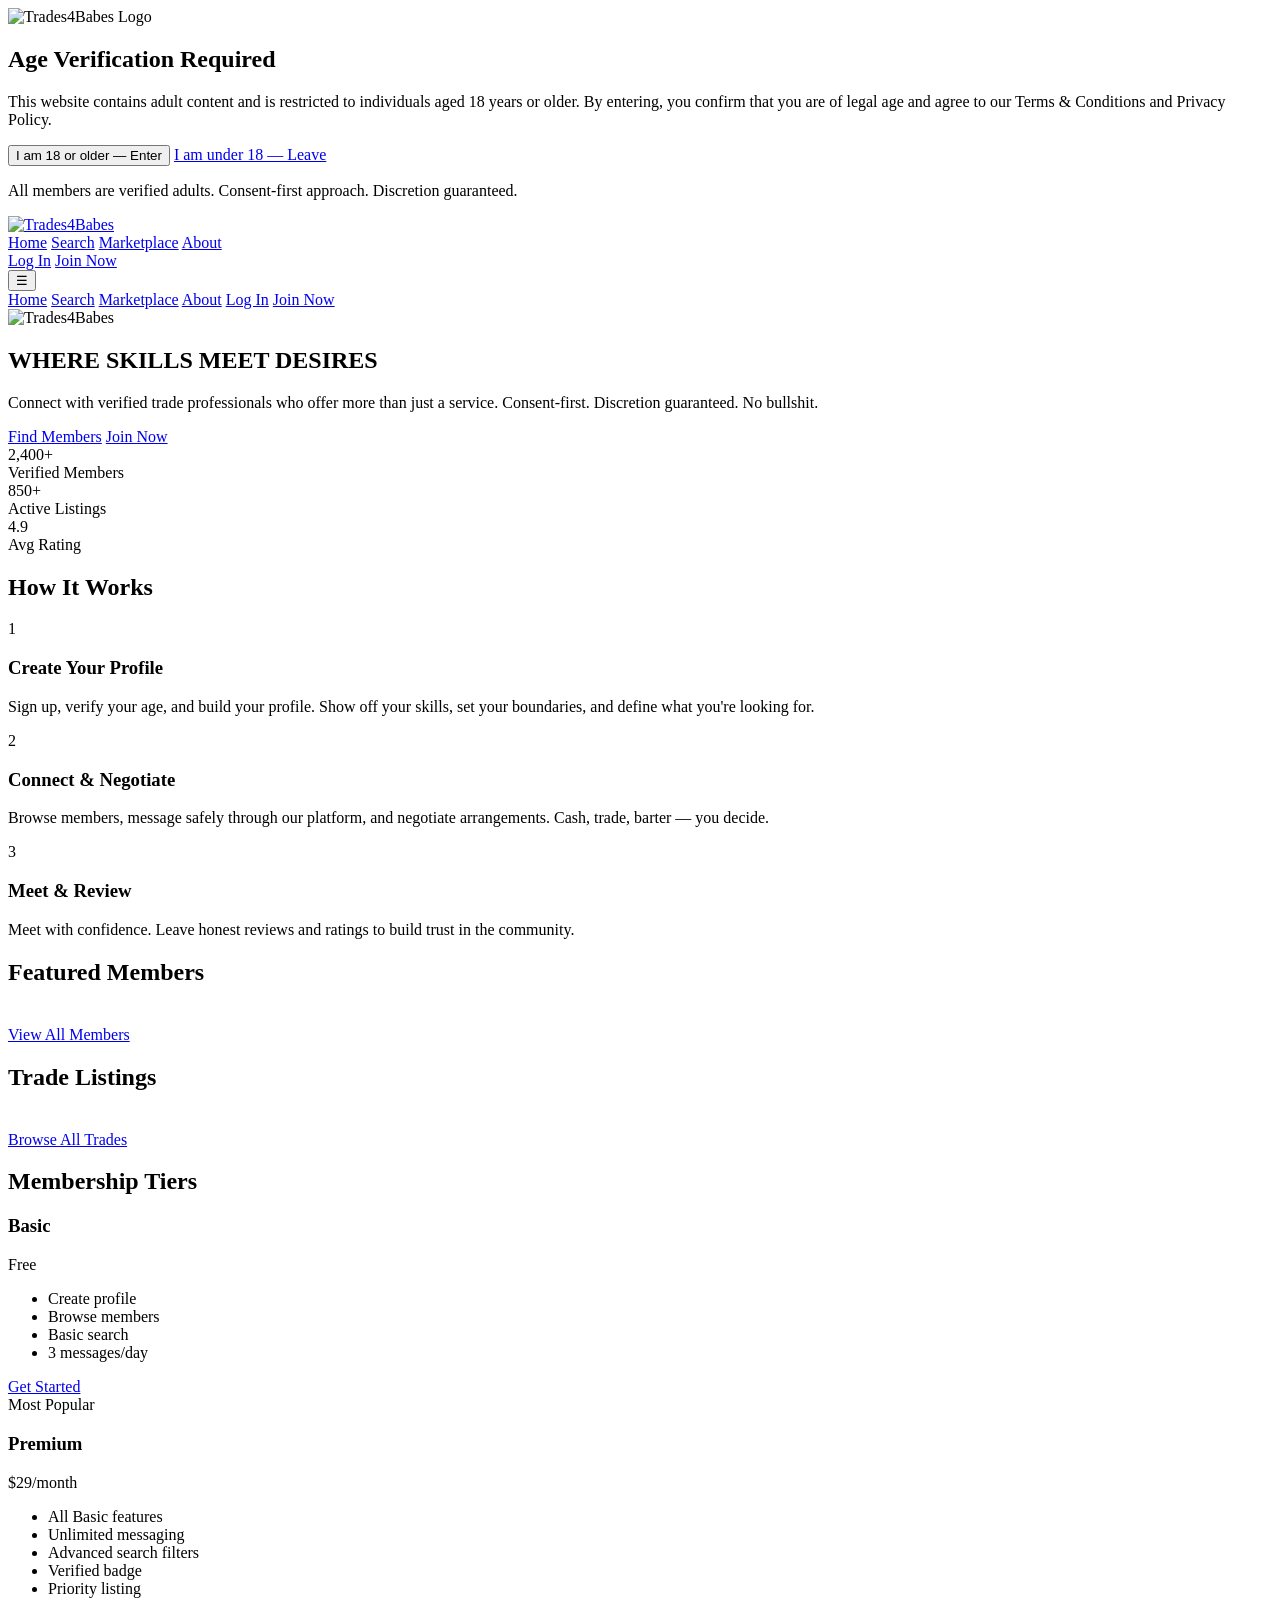
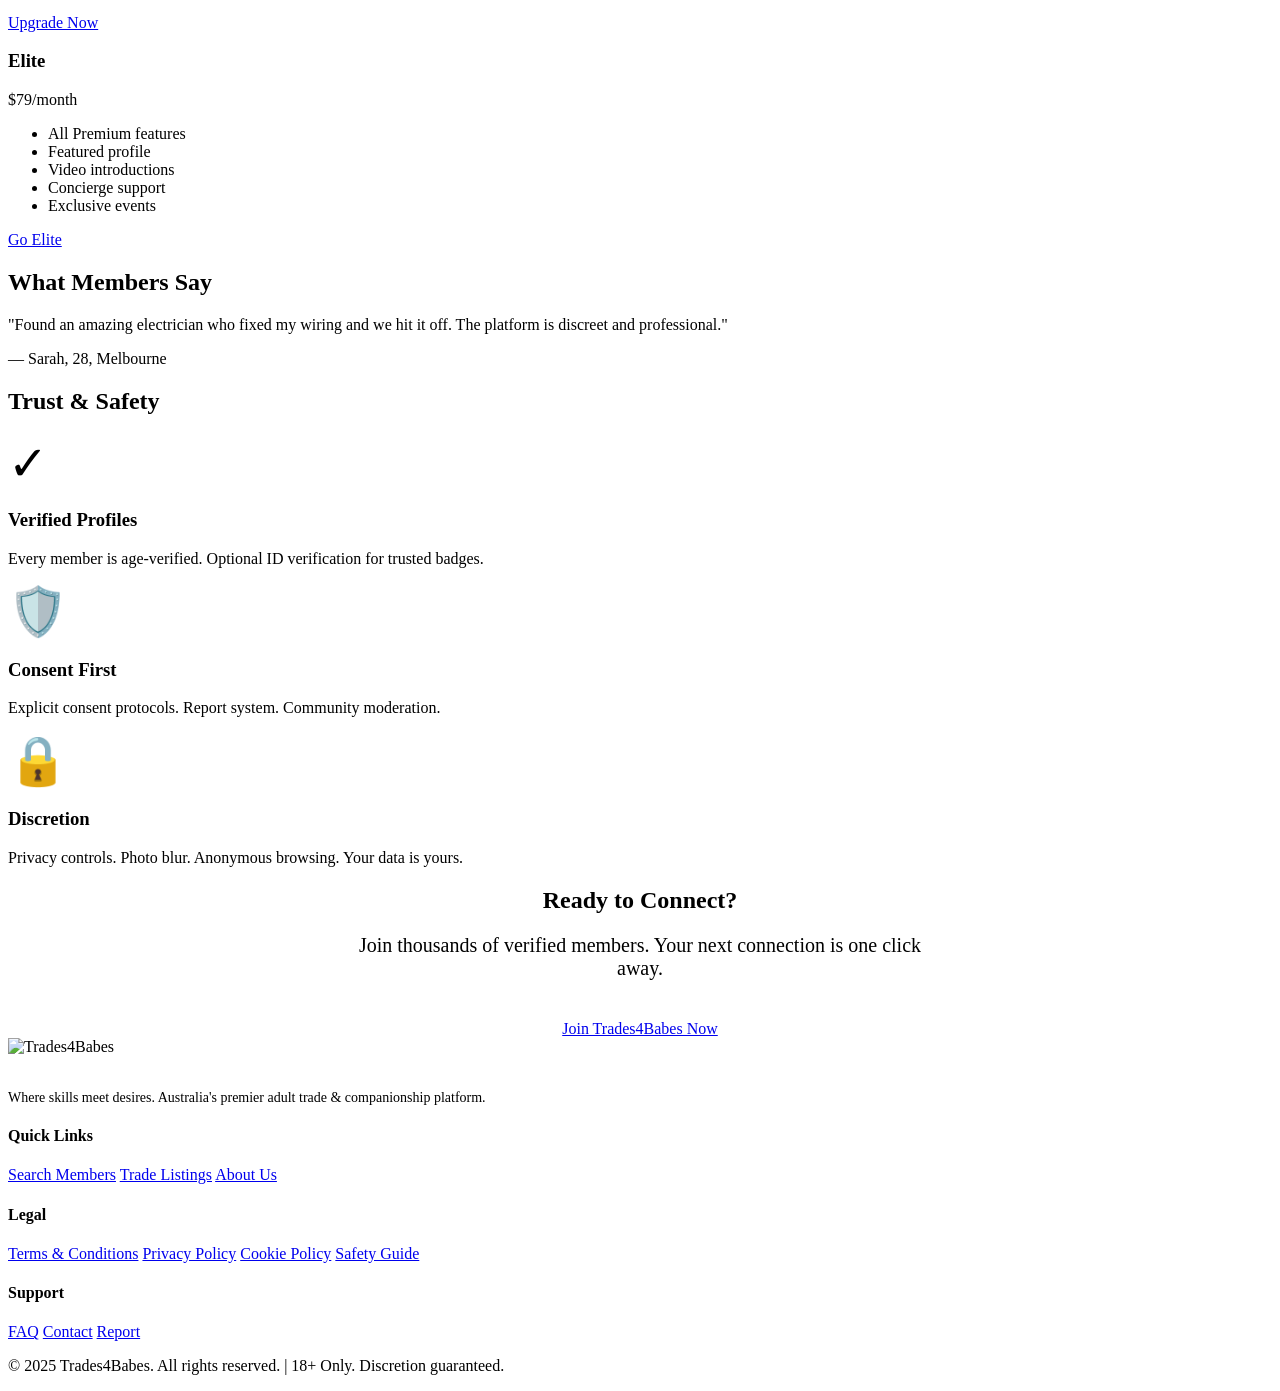
==== index.html @ 7209f5e0 "Deploy Trades4Babes static site" ====
<!DOCTYPE html>
<html lang="en">
<head>
    <meta charset="UTF-8">
    <meta name="viewport" content="width=device-width, initial-scale=1.0">
    <title>Trades4Babes - Where Skills Meet Desires</title>
    <link rel="icon" type="image/png" href="favicon.png">
    <link rel="preconnect" href="https://fonts.googleapis.com">
    <link href="https://fonts.googleapis.com/css2?family=Inter:wght@300;400;500;600;700&family=Oswald:wght@400;500;600;700&display=swap" rel="stylesheet">
    <link rel="stylesheet" href="styles.css">
</head>
<body>
    <!-- AGE GATE -->
    <div id="age-gate" class="age-gate">
        <div class="age-gate__overlay"></div>
        <div class="age-gate__modal">
            <div class="age-gate__logo">
                <img src="logo.png" alt="Trades4Babes Logo" class="age-gate__logo-img">
            </div>
            <h2 class="age-gate__title">Age Verification Required</h2>
            <p class="age-gate__text">This website contains adult content and is restricted to individuals aged 18 years or older. By entering, you confirm that you are of legal age and agree to our Terms & Conditions and Privacy Policy.</p>
            <div class="age-gate__actions">
                <button id="age-yes" class="btn btn--primary btn--large">I am 18 or older — Enter</button>
                <a href="https://www.google.com" class="btn btn--ghost btn--large">I am under 18 — Leave</a>
            </div>
            <p class="age-gate__disclaimer">All members are verified adults. Consent-first approach. Discretion guaranteed.</p>
        </div>
    </div>

    <!-- HEADER -->
    <header class="header" id="header">
        <div class="container header__container">
            <a href="index.html" class="header__logo">
                <img src="logo.png" alt="Trades4Babes" class="header__logo-img">
            </a>
            <nav class="header__nav" id="desktop-nav">
                <a href="index.html" class="header__link">Home</a>
                <a href="search.html" class="header__link">Search</a>
                <a href="marketplace.html" class="header__link">Marketplace</a>
                <a href="about.html" class="header__link">About</a>
            </nav>
            <div class="header__actions" id="header-actions">
                <a href="login.html" class="btn btn--ghost btn--sm">Log In</a>
                <a href="register.html" class="btn btn--primary btn--sm">Join Now</a>
            </div>
            <button class="mobile-menu-toggle" id="mobile-menu-toggle">☰</button>
        </div>
    </header>

    <nav class="mobile-nav" id="mobile-nav">
        <a href="index.html">Home</a>
        <a href="search.html">Search</a>
        <a href="marketplace.html">Marketplace</a>
        <a href="about.html">About</a>
        <a href="login.html">Log In</a>
        <a href="register.html">Join Now</a>
    </nav>

    <!-- HERO -->
    <section class="hero">
        <div class="hero__bg"></div>
        <div class="hero__content">
            <div class="hero__logo">
                <img src="logo.png" alt="Trades4Babes" class="hero__logo-img">
            </div>
            <h1 class="hero__title">WHERE SKILLS MEET DESIRES</h1>
            <p class="hero__subtitle">Connect with verified trade professionals who offer more than just a service. Consent-first. Discretion guaranteed. No bullshit.</p>
            <div class="hero__cta">
                <a href="search.html" class="btn btn--primary btn--large">Find Members</a>
                <a href="register.html" class="btn btn--outline btn--large">Join Now</a>
            </div>
            <div class="hero__stats">
                <div class="hero__stat"><div class="hero__stat-number">2,400+</div><div class="hero__stat-label">Verified Members</div></div>
                <div class="hero__stat"><div class="hero__stat-number">850+</div><div class="hero__stat-label">Active Listings</div></div>
                <div class="hero__stat"><div class="hero__stat-number">4.9</div><div class="hero__stat-label">Avg Rating</div></div>
            </div>
        </div>
    </section>

    <!-- HOW IT WORKS -->
    <section class="section">
        <div class="container">
            <h2 class="section__title">How It Works</h2>
            <div class="grid grid--3">
                <div class="step-card">
                    <div class="step-card__icon">1</div>
                    <h3>Create Your Profile</h3>
                    <p>Sign up, verify your age, and build your profile. Show off your skills, set your boundaries, and define what you're looking for.</p>
                </div>
                <div class="step-card">
                    <div class="step-card__icon">2</div>
                    <h3>Connect & Negotiate</h3>
                    <p>Browse members, message safely through our platform, and negotiate arrangements. Cash, trade, barter — you decide.</p>
                </div>
                <div class="step-card">
                    <div class="step-card__icon">3</div>
                    <h3>Meet & Review</h3>
                    <p>Meet with confidence. Leave honest reviews and ratings to build trust in the community.</p>
                </div>
            </div>
        </div>
    </section>

    <!-- FEATURED MEMBERS -->
    <section class="section section--dark">
        <div class="container">
            <h2 class="section__title">Featured Members</h2>
            <div class="grid grid--4" id="featured-grid"></div>
            <div class="text-center" style="margin-top:40px">
                <a href="search.html" class="btn btn--primary">View All Members</a>
            </div>
        </div>
    </section>

    <!-- TRADE LISTINGS -->
    <section class="section">
        <div class="container">
            <h2 class="section__title">Trade Listings</h2>
            <div class="grid grid--4" id="listing-grid"></div>
            <div class="text-center" style="margin-top:40px">
                <a href="marketplace.html" class="btn btn--primary">Browse All Trades</a>
            </div>
        </div>
    </section>

    <!-- MEMBERSHIP TIERS -->
    <section class="section section--dark" id="membership">
        <div class="container">
            <h2 class="section__title">Membership Tiers</h2>
            <div class="grid grid--3">
                <div class="tier-card">
                    <h3 class="tier-card__name">Basic</h3>
                    <div class="tier-card__price">Free</div>
                    <ul class="tier-card__features">
                        <li>Create profile</li>
                        <li>Browse members</li>
                        <li>Basic search</li>
                        <li>3 messages/day</li>
                    </ul>
                    <a href="register.html" class="btn btn--ghost btn--full">Get Started</a>
                </div>
                <div class="tier-card tier-card--popular">
                    <div class="tier-card__badge">Most Popular</div>
                    <h3 class="tier-card__name">Premium</h3>
                    <div class="tier-card__price">$29<span>/month</span></div>
                    <ul class="tier-card__features">
                        <li>All Basic features</li>
                        <li>Unlimited messaging</li>
                        <li>Advanced search filters</li>
                        <li>Verified badge</li>
                        <li>Priority listing</li>
                    </ul>
                    <a href="register.html" class="btn btn--primary btn--full">Upgrade Now</a>
                </div>
                <div class="tier-card">
                    <h3 class="tier-card__name">Elite</h3>
                    <div class="tier-card__price">$79<span>/month</span></div>
                    <ul class="tier-card__features">
                        <li>All Premium features</li>
                        <li>Featured profile</li>
                        <li>Video introductions</li>
                        <li>Concierge support</li>
                        <li>Exclusive events</li>
                    </ul>
                    <a href="register.html" class="btn btn--outline btn--full">Go Elite</a>
                </div>
            </div>
        </div>
    </section>

    <!-- TESTIMONIALS -->
    <section class="section">
        <div class="container">
            <h2 class="section__title">What Members Say</h2>
            <div class="testimonial__slider" id="testimonial-slider">
                <div class="testimonial__item">
                    <p class="testimonial__text">"Found an amazing electrician who fixed my wiring and we hit it off. The platform is discreet and professional."</p>
                    <div class="testimonial__author">— Sarah, 28, Melbourne</div>
                </div>
            </div>
        </div>
    </section>

    <!-- TRUST -->
    <section class="section section--dark">
        <div class="container">
            <h2 class="section__title">Trust & Safety</h2>
            <div class="grid grid--3">
                <div class="text-center">
                    <div style="font-size:48px;margin-bottom:16px">✓</div>
                    <h3>Verified Profiles</h3>
                    <p>Every member is age-verified. Optional ID verification for trusted badges.</p>
                </div>
                <div class="text-center">
                    <div style="font-size:48px;margin-bottom:16px">🛡️</div>
                    <h3>Consent First</h3>
                    <p>Explicit consent protocols. Report system. Community moderation.</p>
                </div>
                <div class="text-center">
                    <div style="font-size:48px;margin-bottom:16px">🔒</div>
                    <h3>Discretion</h3>
                    <p>Privacy controls. Photo blur. Anonymous browsing. Your data is yours.</p>
                </div>
            </div>
        </div>
    </section>

    <!-- CTA -->
    <section class="section" style="text-align:center">
        <div class="container">
            <h2 class="section__title">Ready to Connect?</h2>
            <p style="font-size:1.25rem;color:var(--color-text-secondary);max-width:600px;margin:0 auto 40px">Join thousands of verified members. Your next connection is one click away.</p>
            <a href="register.html" class="btn btn--primary btn--large">Join Trades4Babes Now</a>
        </div>
    </section>

    <!-- FOOTER -->
    <footer class="footer">
        <div class="container">
            <div class="footer__grid">
                <div>
                    <img src="logo.png" alt="Trades4Babes" style="width:120px;margin-bottom:20px">
                    <p style="color:var(--color-text-muted);font-size:0.875rem">Where skills meet desires. Australia's premier adult trade & companionship platform.</p>
                </div>
                <div>
                    <h4>Quick Links</h4>
                    <a href="search.html">Search Members</a>
                    <a href="marketplace.html">Trade Listings</a>
                    <a href="about.html">About Us</a>
                </div>
                <div>
                    <h4>Legal</h4>
                    <a href="about.html">Terms & Conditions</a>
                    <a href="about.html">Privacy Policy</a>
                    <a href="about.html">Cookie Policy</a>
                    <a href="about.html">Safety Guide</a>
                </div>
                <div>
                    <h4>Support</h4>
                    <a href="about.html">FAQ</a>
                    <a href="about.html">Contact</a>
                    <a href="about.html">Report</a>
                </div>
            </div>
            <div class="footer__bottom">
                <p>© 2025 Trades4Babes. All rights reserved. | 18+ Only. Discretion guaranteed.</p>
            </div>
        </div>
    </footer>

    <script src="scripts.js"></script>
</body>
</html>
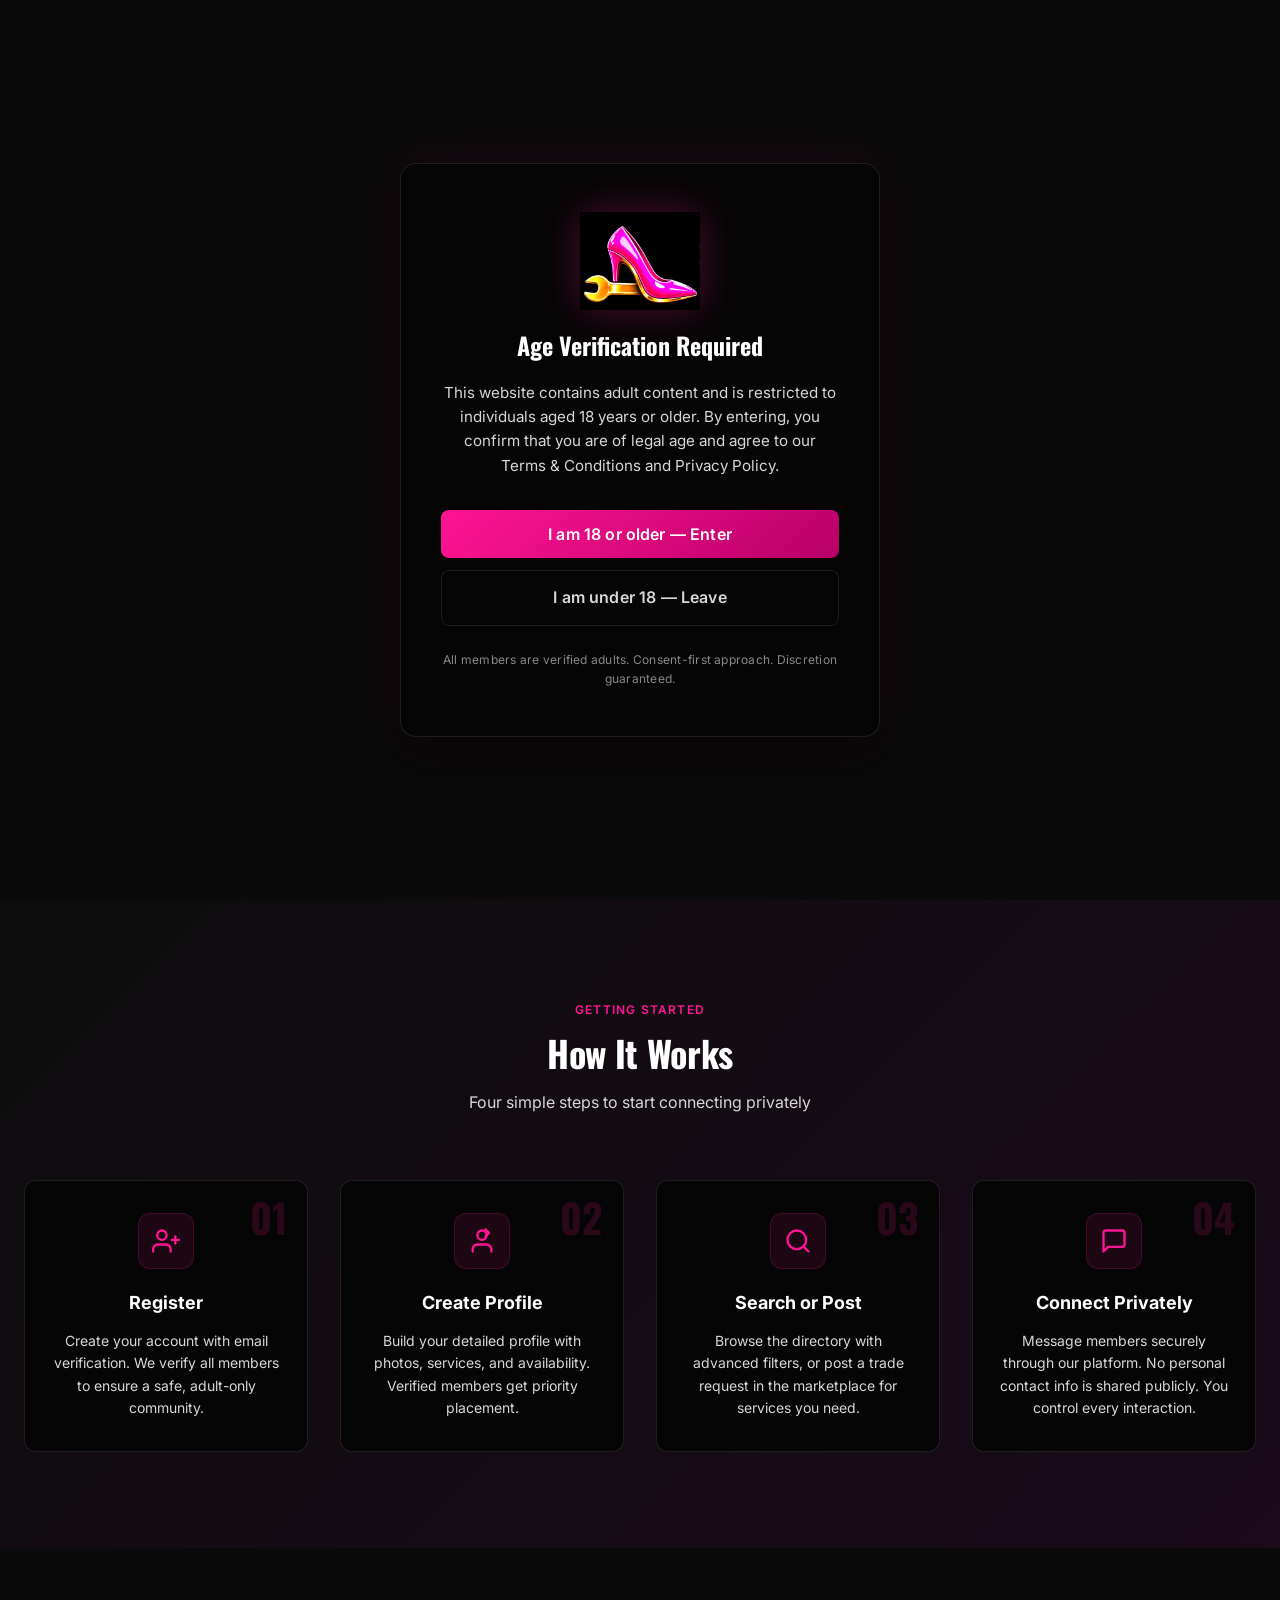
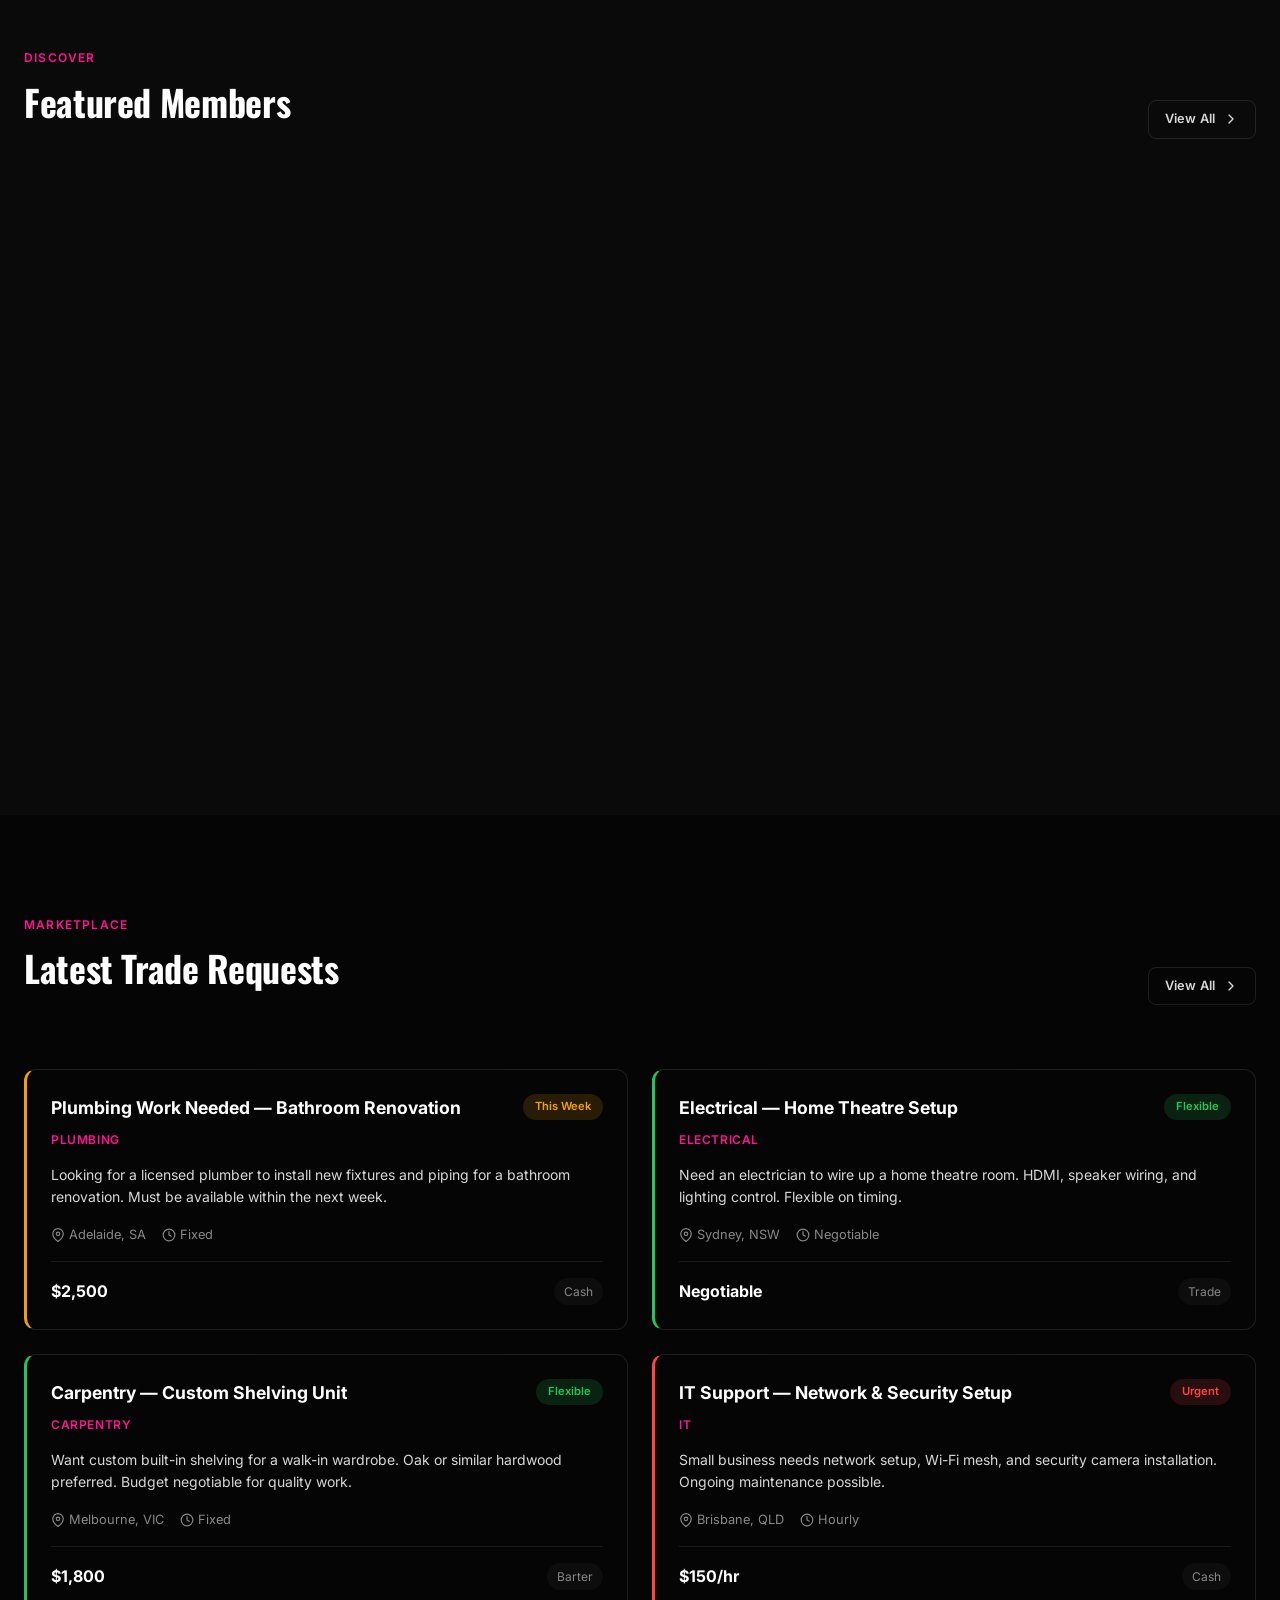
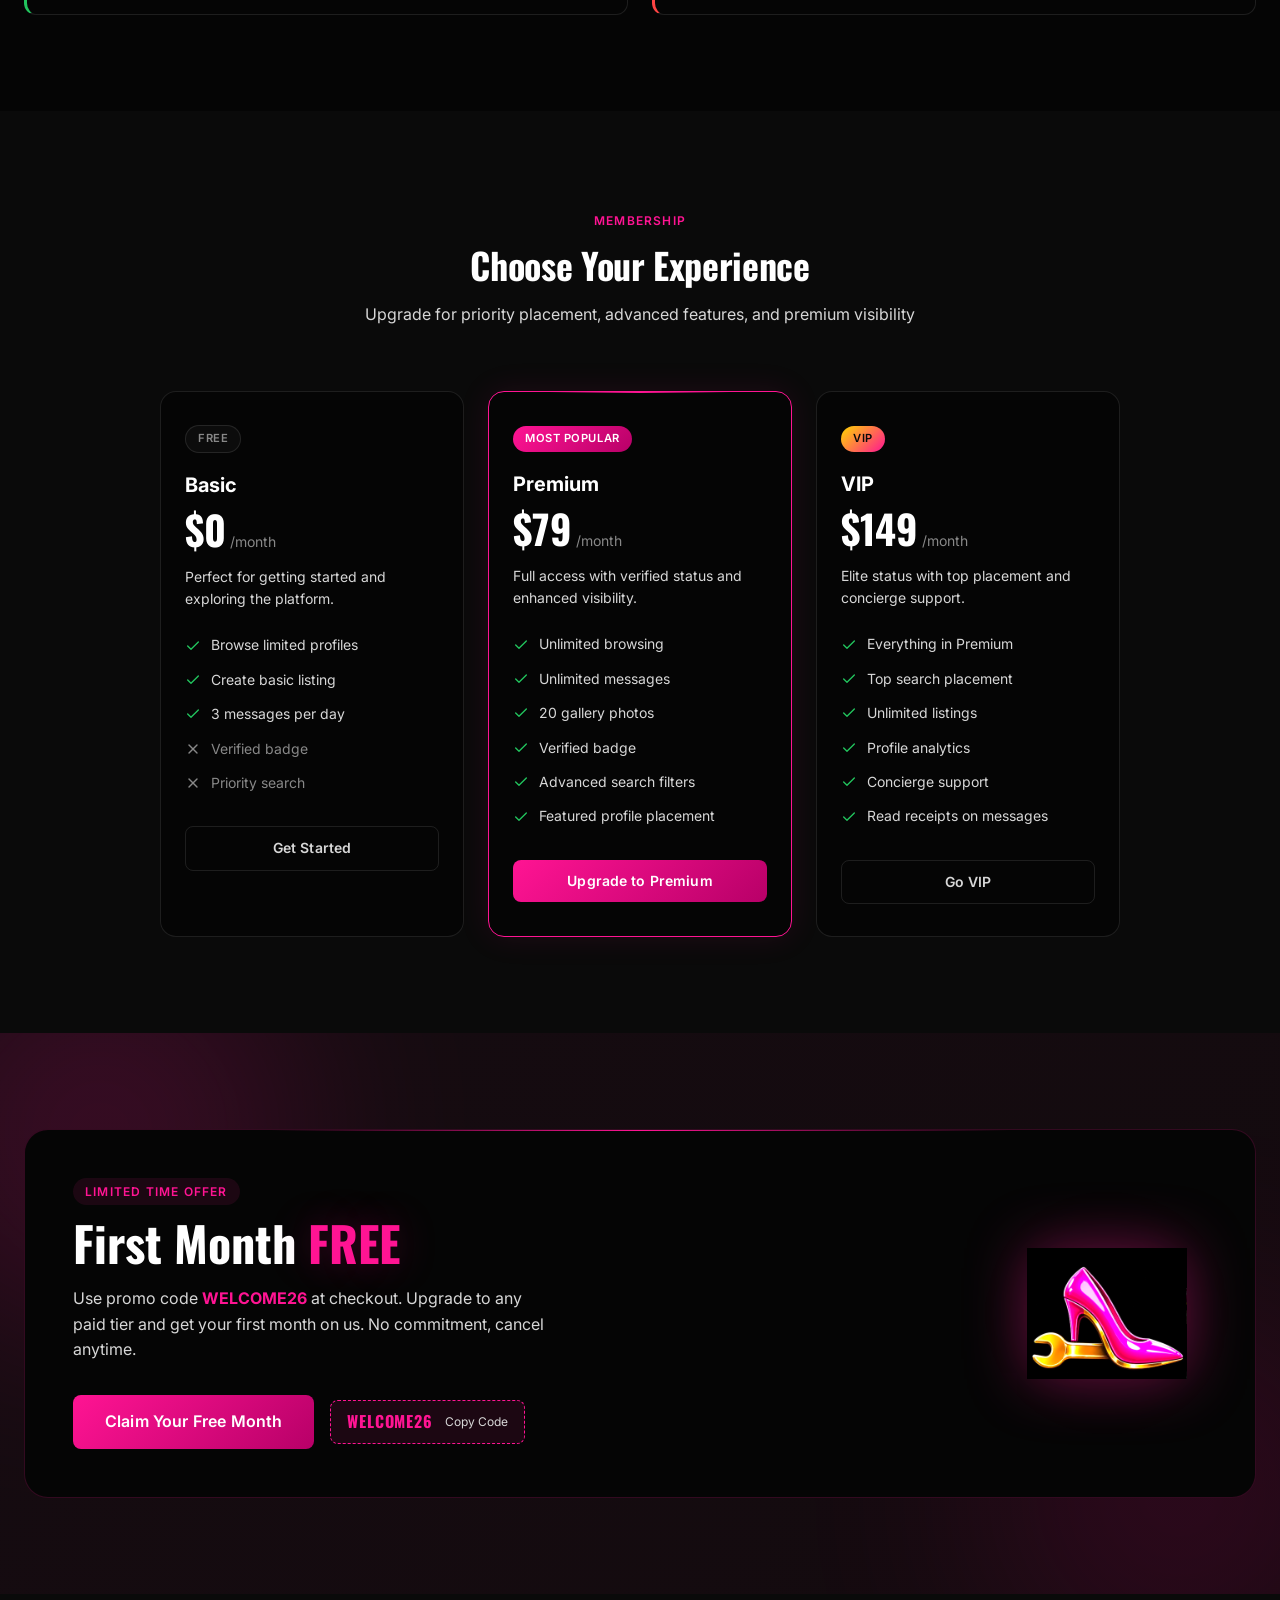
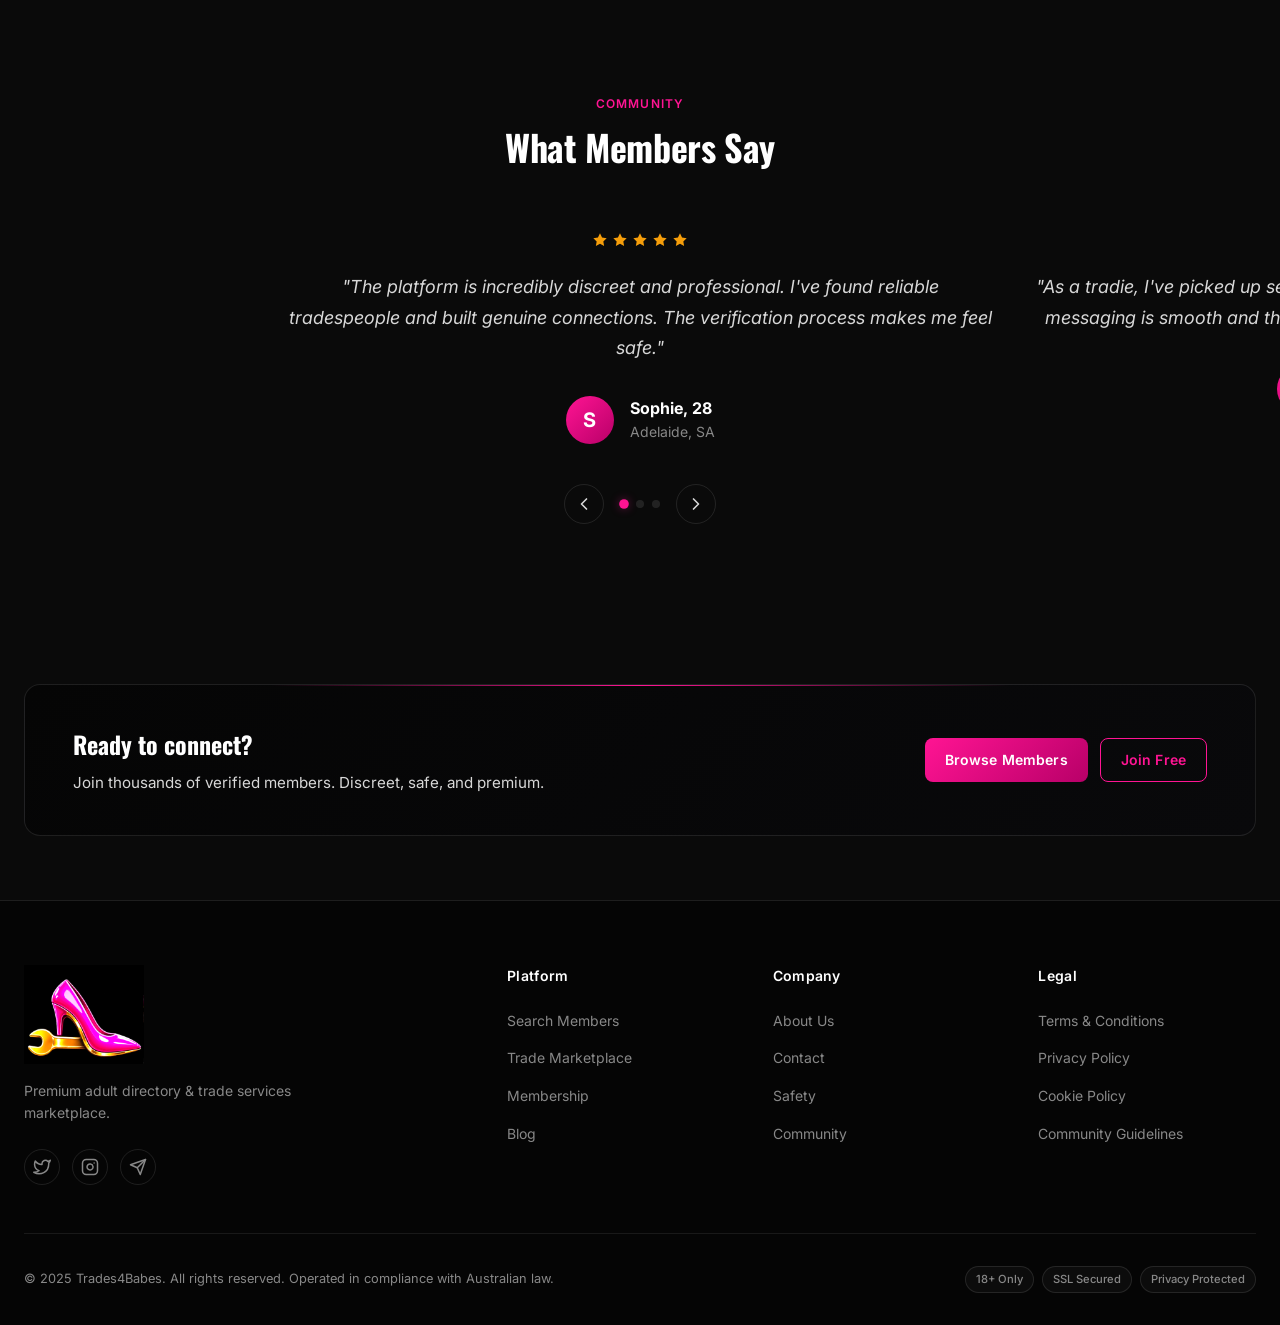
==== commit 30a03e69: "Add all Trades4Babes site files" ====
--- a/index.html
+++ b/index.html
@@ -3,251 +3,637 @@
 <head>
     <meta charset="UTF-8">
     <meta name="viewport" content="width=device-width, initial-scale=1.0">
-    <title>Trades4Babes - Where Skills Meet Desires</title>
+    <meta name="description" content="Trades4Babes - Premium adult directory and trade services marketplace. Connect privately, negotiate services, and arrange mutually agreed exchanges.">
+    <title>Trades4Babes | Premium Adult Directory & Trade Marketplace</title>
     <link rel="icon" type="image/png" href="favicon.png">
     <link rel="preconnect" href="https://fonts.googleapis.com">
-    <link href="https://fonts.googleapis.com/css2?family=Inter:wght@300;400;500;600;700&family=Oswald:wght@400;500;600;700&display=swap" rel="stylesheet">
+    <link rel="preconnect" href="https://fonts.gstatic.com" crossorigin>
+    <link href="https://fonts.googleapis.com/css2?family=Inter:wght@300;400;500;600;700;800;900&family=Oswald:wght@500;600;700&family=Space+Grotesk:wght@500;600;700&display=swap" rel="stylesheet">
     <link rel="stylesheet" href="styles.css">
 </head>
 <body>
-    <!-- AGE GATE -->
-    <div id="age-gate" class="age-gate">
-        <div class="age-gate__overlay"></div>
-        <div class="age-gate__modal">
-            <div class="age-gate__logo">
-                <img src="logo.png" alt="Trades4Babes Logo" class="age-gate__logo-img">
-            </div>
-            <h2 class="age-gate__title">Age Verification Required</h2>
-            <p class="age-gate__text">This website contains adult content and is restricted to individuals aged 18 years or older. By entering, you confirm that you are of legal age and agree to our Terms & Conditions and Privacy Policy.</p>
-            <div class="age-gate__actions">
-                <button id="age-yes" class="btn btn--primary btn--large">I am 18 or older — Enter</button>
-                <a href="https://www.google.com" class="btn btn--ghost btn--large">I am under 18 — Leave</a>
-            </div>
-            <p class="age-gate__disclaimer">All members are verified adults. Consent-first approach. Discretion guaranteed.</p>
-        </div>
-    </div>
-
-    <!-- HEADER -->
-    <header class="header" id="header">
-        <div class="container header__container">
-            <a href="index.html" class="header__logo">
-                <img src="logo.png" alt="Trades4Babes" class="header__logo-img">
+
+<!-- ========== AGE GATE ========== -->
+<style>
+  .age-gate__modal {
+    max-height: 90vh !important;
+    overflow-y: auto !important;
+  }
+  .age-gate__logo-img {
+    width: 120px !important;
+    max-height: 150px !important;
+    height: auto !important;
+    object-fit: contain !important;
+    display: block !important;
+    margin: 0 auto !important;
+  }
+</style>
+<div id="age-gate" class="age-gate">
+    <div class="age-gate__overlay"></div>
+    <div class="age-gate__modal">
+        <div class="age-gate__logo">
+            <img src="logo.png" alt="Trades4Babes Logo" class="age-gate__logo-img">
+        </div>
+        <h2 class="age-gate__title">Age Verification Required</h2>
+        <p class="age-gate__text">
+            This website contains adult content and is restricted to individuals aged 18 years or older. By entering, you confirm that you are of legal age and agree to our Terms & Conditions and Privacy Policy.
+        </p>
+        <div class="age-gate__actions">
+            <button id="age-yes" class="btn btn--primary btn--large">
+                I am 18 or older — Enter
+            </button>
+            <a href="https://www.google.com" class="btn btn--ghost btn--large">
+                I am under 18 — Leave
             </a>
-            <nav class="header__nav" id="desktop-nav">
-                <a href="index.html" class="header__link">Home</a>
-                <a href="search.html" class="header__link">Search</a>
-                <a href="marketplace.html" class="header__link">Marketplace</a>
-                <a href="about.html" class="header__link">About</a>
-            </nav>
-            <div class="header__actions" id="header-actions">
-                <a href="login.html" class="btn btn--ghost btn--sm">Log In</a>
-                <a href="register.html" class="btn btn--primary btn--sm">Join Now</a>
-            </div>
-            <button class="mobile-menu-toggle" id="mobile-menu-toggle">☰</button>
-        </div>
-    </header>
-
-    <nav class="mobile-nav" id="mobile-nav">
-        <a href="index.html">Home</a>
-        <a href="search.html">Search</a>
-        <a href="marketplace.html">Marketplace</a>
-        <a href="about.html">About</a>
-        <a href="login.html">Log In</a>
-        <a href="register.html">Join Now</a>
-    </nav>
-
-    <!-- HERO -->
-    <section class="hero">
-        <div class="hero__bg"></div>
+        </div>
+        <p class="age-gate__disclaimer">
+            All members are verified adults. Consent-first approach. Discretion guaranteed.
+        </p>
+    </div>
+</div>
+
+<!-- ========== LOGIN MODAL ========== -->
+<div id="login-modal" class="modal">
+    <div class="modal__overlay" data-close-modal></div>
+    <div class="modal__content">
+        <button class="modal__close" data-close-modal aria-label="Close modal">
+            <svg width="24" height="24" viewBox="0 0 24 24" fill="none" stroke="currentColor" stroke-width="2" stroke-linecap="round" stroke-linejoin="round"><line x1="18" y1="6" x2="6" y2="18"></line><line x1="6" y1="6" x2="18" y2="18"></line></svg>
+        </button>
+        <div class="modal__tabs">
+            <button class="modal__tab active" data-tab="login">Login</button>
+            <button class="modal__tab" data-tab="register">Join Now</button>
+        </div>
+        
+        <div id="tab-login" class="modal__panel active">
+            <h3 class="modal__title">Welcome Back</h3>
+            <form class="form" id="login-form">
+                <div class="form__group">
+                    <label class="form__label">Email</label>
+                    <input type="email" class="form__input" placeholder="your@email.com" required>
+                </div>
+                <div class="form__group">
+                    <label class="form__label">Password</label>
+                    <input type="password" class="form__input" placeholder="••••••••" required>
+                </div>
+                <div class="form__actions">
+                    <label class="form__checkbox">
+                        <input type="checkbox">
+                        <span class="form__checkmark"></span>
+                        Remember me
+                    </label>
+                    <a href="#" class="form__link">Forgot password?</a>
+                </div>
+                <button type="submit" class="btn btn--primary btn--full">Login</button>
+            </form>
+            <p class="modal__footer">New here? <a href="#" class="form__link" data-switch-tab="register">Create an account</a></p>
+        </div>
+        
+        <div id="tab-register" class="modal__panel">
+            <h3 class="modal__title">Join Trades4Babes</h3>
+            <form class="form" id="register-form">
+                <div class="form__group">
+                    <label class="form__label">Display Name</label>
+                    <input type="text" class="form__input" placeholder="Your display name" required>
+                </div>
+                <div class="form__group">
+                    <label class="form__label">Email</label>
+                    <input type="email" class="form__input" placeholder="your@email.com" required>
+                </div>
+                <div class="form__group">
+                    <label class="form__label">Password</label>
+                    <input type="password" class="form__input" placeholder="Min 8 characters" required>
+                </div>
+                <div class="form__group">
+                    <label class="form__label">I am a</label>
+                    <div class="form__radio-group">
+                        <label class="form__radio">
+                            <input type="radio" name="gender" value="female" checked>
+                            <span>Female</span>
+                        </label>
+                        <label class="form__radio">
+                            <input type="radio" name="gender" value="male">
+                            <span>Male</span>
+                        </label>
+                        <label class="form__radio">
+                            <input type="radio" name="gender" value="other">
+                            <span>Other</span>
+                        </label>
+                    </div>
+                </div>
+                <div class="form__group">
+                    <label class="form__checkbox">
+                        <input type="checkbox" required>
+                        <span class="form__checkmark"></span>
+                        I confirm I am 18+ and agree to the <a href="about.html#terms" class="form__link">Terms</a> and <a href="about.html#privacy" class="form__link">Privacy Policy</a>
+                    </label>
+                </div>
+                <button type="submit" class="btn btn--primary btn--full">Create Account</button>
+                <div class="promo-badge" style="margin-top: 16px; justify-content: center;">
+                    <span class="promo-badge__code">WELCOME26</span>
+                    <span class="promo-badge__text">First Month FREE</span>
+                </div>
+            </form>
+            <p class="modal__footer">Already a member? <a href="#" class="form__link" data-switch-tab="login">Login</a></p>
+        </div>
+    </div>
+</div>
+
+<!-- ========== HEADER ========== -->
+<header class="header" id="header">
+    <div class="container header__container">
+        <a href="index.html" class="header__logo">
+            <img src="logo.png" alt="Trades4Babes" class="header__logo-img">
+        </a>
+        
+        <nav class="header__nav" id="main-nav">
+            <a href="index.html" class="header__link active">Home</a>
+            <a href="search.html" class="header__link">Search</a>
+            <a href="marketplace.html" class="header__link">Marketplace</a>
+            <a href="about.html" class="header__link">About</a>
+        </nav>
+        
+        <div class="header__actions">
+            <a href="#" class="btn btn--secondary btn--small" data-open-modal="login-modal" data-tab-trigger="register">Join Now</a>
+            <a href="#" class="btn btn--ghost btn--small" data-open-modal="login-modal" data-tab-trigger="login">Login</a>
+            <button class="header__menu-btn" id="menu-toggle" aria-label="Toggle menu">
+                <svg width="24" height="24" viewBox="0 0 24 24" fill="none" stroke="currentColor" stroke-width="2" stroke-linecap="round" stroke-linejoin="round"><line x1="3" y1="12" x2="21" y2="12"></line><line x1="3" y1="6" x2="21" y2="6"></line><line x1="3" y1="18" x2="21" y2="18"></line></svg>
+            </button>
+        </div>
+    </div>
+</header>
+
+<!-- Mobile Navigation -->
+<div class="mobile-nav" id="mobile-nav">
+    <div class="mobile-nav__overlay" id="mobile-nav-overlay"></div>
+    <div class="mobile-nav__panel">
+        <div class="mobile-nav__header">
+            <img src="logo.png" alt="Trades4Babes" class="mobile-nav__logo">
+            <button class="mobile-nav__close" id="mobile-nav-close" aria-label="Close menu">
+                <svg width="24" height="24" viewBox="0 0 24 24" fill="none" stroke="currentColor" stroke-width="2" stroke-linecap="round" stroke-linejoin="round"><line x1="18" y1="6" x2="6" y2="18"></line><line x1="6" y1="6" x2="18" y2="18"></line></svg>
+            </button>
+        </div>
+        <nav class="mobile-nav__links">
+            <a href="index.html" class="mobile-nav__link active">Home</a>
+            <a href="search.html" class="mobile-nav__link">Search Members</a>
+            <a href="marketplace.html" class="mobile-nav__link">Trade Marketplace</a>
+            <a href="about.html" class="mobile-nav__link">About</a>
+        </nav>
+        <div class="mobile-nav__actions">
+            <a href="#" class="btn btn--primary btn--full" data-open-modal="login-modal" data-tab-trigger="register">Join Now</a>
+            <a href="#" class="btn btn--ghost btn--full" data-open-modal="login-modal" data-tab-trigger="login">Login</a>
+        </div>
+    </div>
+</div>
+
+<!-- ========== HERO ========== -->
+<section class="hero">
+    <div class="hero__bg"></div>
+    <div class="hero__particles" id="hero-particles"></div>
+    <div class="container hero__container">
         <div class="hero__content">
-            <div class="hero__logo">
-                <img src="logo.png" alt="Trades4Babes" class="hero__logo-img">
-            </div>
-            <h1 class="hero__title">WHERE SKILLS MEET DESIRES</h1>
-            <p class="hero__subtitle">Connect with verified trade professionals who offer more than just a service. Consent-first. Discretion guaranteed. No bullshit.</p>
-            <div class="hero__cta">
-                <a href="search.html" class="btn btn--primary btn--large">Find Members</a>
-                <a href="register.html" class="btn btn--outline btn--large">Join Now</a>
-            </div>
-            <div class="hero__stats">
-                <div class="hero__stat"><div class="hero__stat-number">2,400+</div><div class="hero__stat-label">Verified Members</div></div>
-                <div class="hero__stat"><div class="hero__stat-number">850+</div><div class="hero__stat-label">Active Listings</div></div>
-                <div class="hero__stat"><div class="hero__stat-number">4.9</div><div class="hero__stat-label">Avg Rating</div></div>
-            </div>
-        </div>
-    </section>
-
-    <!-- HOW IT WORKS -->
-    <section class="section">
-        <div class="container">
+            <div class="hero__logo-wrapper">
+                <img src="logo.png" alt="Trades4Babes" class="hero__logo">
+            </div>
+            <h1 class="hero__title">
+                Trade Services.<br>
+                <span class="hero__title-accent">Private Connections.</span>
+            </h1>
+            <p class="hero__subtitle">
+                A premium, discreet platform where verified adult members connect for private exchanges. Browse services, post trade requests, and negotiate on your own terms.
+            </p>
+            <div class="hero__actions">
+                <a href="search.html" class="btn btn--primary btn--large">
+                    <svg width="20" height="20" viewBox="0 0 24 24" fill="none" stroke="currentColor" stroke-width="2" stroke-linecap="round" stroke-linejoin="round"><circle cx="11" cy="11" r="8"></circle><line x1="21" y1="21" x2="16.65" y2="16.65"></line></svg>
+                    Search Members
+                </a>
+                <a href="#" class="btn btn--secondary btn--large" data-open-modal="login-modal" data-tab-trigger="register">
+                    Join Now — Free
+                </a>
+            </div>
+            <div class="hero__trust">
+                <div class="trust-pill">
+                    <span class="trust-pill__icon">
+                        <svg width="16" height="16" viewBox="0 0 24 24" fill="none" stroke="currentColor" stroke-width="2" stroke-linecap="round" stroke-linejoin="round"><path d="M12 22s8-4 8-10V5l-8-3-8 3v7c0 6 8 10 8 10z"></path></svg>
+                    </span>
+                    <span>Private & Secure</span>
+                </div>
+                <div class="trust-pill">
+                    <span class="trust-pill__icon">
+                        <svg width="16" height="16" viewBox="0 0 24 24" fill="none" stroke="currentColor" stroke-width="2" stroke-linecap="round" stroke-linejoin="round"><path d="M22 11.08V12a10 10 0 1 1-5.93-9.14"></path><polyline points="22 4 12 14.01 9 11.01"></polyline></svg>
+                    </span>
+                    <span>Verified Members</span>
+                </div>
+                <div class="trust-pill">
+                    <span class="trust-pill__icon">
+                        <svg width="16" height="16" viewBox="0 0 24 24" fill="none" stroke="currentColor" stroke-width="2" stroke-linecap="round" stroke-linejoin="round"><rect x="3" y="11" width="18" height="11" rx="2" ry="2"></rect><path d="M7 11V7a5 5 0 0 1 10 0v4"></path></svg>
+                    </span>
+                    <span>Discretion Guaranteed</span>
+                </div>
+            </div>
+        </div>
+        <div class="hero__visual">
+            <div class="hero__image-wrapper">
+                <img src="character.png" alt="Trades4Babes" class="hero__image">
+                <div class="hero__image-glow"></div>
+            </div>
+        </div>
+    </div>
+    <div class="hero__scroll">
+        <a href="#how-it-works" class="hero__scroll-btn" aria-label="Scroll down">
+            <svg width="24" height="24" viewBox="0 0 24 24" fill="none" stroke="currentColor" stroke-width="2" stroke-linecap="round" stroke-linejoin="round"><polyline points="6 9 12 15 18 9"></polyline></svg>
+        </a>
+    </div>
+</section>
+
+<!-- ========== HOW IT WORKS ========== -->
+<section class="section section--gradient" id="how-it-works">
+    <div class="container">
+        <div class="section__header fade-up">
+            <span class="section__overline">Getting Started</span>
             <h2 class="section__title">How It Works</h2>
-            <div class="grid grid--3">
-                <div class="step-card">
-                    <div class="step-card__icon">1</div>
-                    <h3>Create Your Profile</h3>
-                    <p>Sign up, verify your age, and build your profile. Show off your skills, set your boundaries, and define what you're looking for.</p>
-                </div>
-                <div class="step-card">
-                    <div class="step-card__icon">2</div>
-                    <h3>Connect & Negotiate</h3>
-                    <p>Browse members, message safely through our platform, and negotiate arrangements. Cash, trade, barter — you decide.</p>
-                </div>
-                <div class="step-card">
-                    <div class="step-card__icon">3</div>
-                    <h3>Meet & Review</h3>
-                    <p>Meet with confidence. Leave honest reviews and ratings to build trust in the community.</p>
-                </div>
-            </div>
-        </div>
-    </section>
-
-    <!-- FEATURED MEMBERS -->
-    <section class="section section--dark">
-        <div class="container">
-            <h2 class="section__title">Featured Members</h2>
-            <div class="grid grid--4" id="featured-grid"></div>
-            <div class="text-center" style="margin-top:40px">
-                <a href="search.html" class="btn btn--primary">View All Members</a>
-            </div>
-        </div>
-    </section>
-
-    <!-- TRADE LISTINGS -->
-    <section class="section">
-        <div class="container">
-            <h2 class="section__title">Trade Listings</h2>
-            <div class="grid grid--4" id="listing-grid"></div>
-            <div class="text-center" style="margin-top:40px">
-                <a href="marketplace.html" class="btn btn--primary">Browse All Trades</a>
-            </div>
-        </div>
-    </section>
-
-    <!-- MEMBERSHIP TIERS -->
-    <section class="section section--dark" id="membership">
-        <div class="container">
-            <h2 class="section__title">Membership Tiers</h2>
-            <div class="grid grid--3">
-                <div class="tier-card">
-                    <h3 class="tier-card__name">Basic</h3>
-                    <div class="tier-card__price">Free</div>
-                    <ul class="tier-card__features">
-                        <li>Create profile</li>
-                        <li>Browse members</li>
-                        <li>Basic search</li>
-                        <li>3 messages/day</li>
-                    </ul>
-                    <a href="register.html" class="btn btn--ghost btn--full">Get Started</a>
-                </div>
-                <div class="tier-card tier-card--popular">
-                    <div class="tier-card__badge">Most Popular</div>
-                    <h3 class="tier-card__name">Premium</h3>
-                    <div class="tier-card__price">$29<span>/month</span></div>
-                    <ul class="tier-card__features">
-                        <li>All Basic features</li>
-                        <li>Unlimited messaging</li>
-                        <li>Advanced search filters</li>
-                        <li>Verified badge</li>
-                        <li>Priority listing</li>
-                    </ul>
-                    <a href="register.html" class="btn btn--primary btn--full">Upgrade Now</a>
-                </div>
-                <div class="tier-card">
-                    <h3 class="tier-card__name">Elite</h3>
-                    <div class="tier-card__price">$79<span>/month</span></div>
-                    <ul class="tier-card__features">
-                        <li>All Premium features</li>
-                        <li>Featured profile</li>
-                        <li>Video introductions</li>
-                        <li>Concierge support</li>
-                        <li>Exclusive events</li>
-                    </ul>
-                    <a href="register.html" class="btn btn--outline btn--full">Go Elite</a>
-                </div>
-            </div>
-        </div>
-    </section>
-
-    <!-- TESTIMONIALS -->
-    <section class="section">
-        <div class="container">
+            <p class="section__subtitle">Four simple steps to start connecting privately</p>
+        </div>
+        
+        <div class="steps">
+            <div class="step fade-up" data-delay="0">
+                <div class="step__number">01</div>
+                <div class="step__icon">
+                    <svg width="28" height="28" viewBox="0 0 24 24" fill="none" stroke="currentColor" stroke-width="2" stroke-linecap="round" stroke-linejoin="round"><path d="M16 21v-2a4 4 0 0 0-4-4H5a4 4 0 0 0-4 4v2"></path><circle cx="8.5" cy="7" r="4"></circle><line x1="20" y1="8" x2="20" y2="14"></line><line x1="23" y1="11" x2="17" y2="11"></line></svg>
+                </div>
+                <h3 class="step__title">Register</h3>
+                <p class="step__text">Create your account with email verification. We verify all members to ensure a safe, adult-only community.</p>
+            </div>
+            <div class="step fade-up" data-delay="100">
+                <div class="step__number">02</div>
+                <div class="step__icon">
+                    <svg width="28" height="28" viewBox="0 0 24 24" fill="none" stroke="currentColor" stroke-width="2" stroke-linecap="round" stroke-linejoin="round"><path d="M20 21v-2a4 4 0 0 0-4-4H8a4 4 0 0 0-4 4v2"></path><circle cx="12" cy="7" r="4"></circle><path d="M15 2l3 3-3 3"></path></svg>
+                </div>
+                <h3 class="step__title">Create Profile</h3>
+                <p class="step__text">Build your detailed profile with photos, services, and availability. Verified members get priority placement.</p>
+            </div>
+            <div class="step fade-up" data-delay="200">
+                <div class="step__number">03</div>
+                <div class="step__icon">
+                    <svg width="28" height="28" viewBox="0 0 24 24" fill="none" stroke="currentColor" stroke-width="2" stroke-linecap="round" stroke-linejoin="round"><circle cx="11" cy="11" r="8"></circle><line x1="21" y1="21" x2="16.65" y2="16.65"></line></svg>
+                </div>
+                <h3 class="step__title">Search or Post</h3>
+                <p class="step__text">Browse the directory with advanced filters, or post a trade request in the marketplace for services you need.</p>
+            </div>
+            <div class="step fade-up" data-delay="300">
+                <div class="step__number">04</div>
+                <div class="step__icon">
+                    <svg width="28" height="28" viewBox="0 0 24 24" fill="none" stroke="currentColor" stroke-width="2" stroke-linecap="round" stroke-linejoin="round"><path d="M21 15a2 2 0 0 1-2 2H7l-4 4V5a2 2 0 0 1 2-2h14a2 2 0 0 1 2 2z"></path></svg>
+                </div>
+                <h3 class="step__title">Connect Privately</h3>
+                <p class="step__text">Message members securely through our platform. No personal contact info is shared publicly. You control every interaction.</p>
+            </div>
+        </div>
+    </div>
+</section>
+
+<!-- ========== FEATURED PROFILES ========== -->
+<section class="section" id="featured-profiles">
+    <div class="container">
+        <div class="section__header section__header--row fade-up">
+            <div>
+                <span class="section__overline">Discover</span>
+                <h2 class="section__title">Featured Members</h2>
+            </div>
+            <a href="search.html" class="btn btn--ghost btn--small">
+                View All
+                <svg width="16" height="16" viewBox="0 0 24 24" fill="none" stroke="currentColor" stroke-width="2" stroke-linecap="round" stroke-linejoin="round"><polyline points="9 18 15 12 9 6"></polyline></svg>
+            </a>
+        </div>
+        
+        <div class="profile-grid" id="featured-grid">
+            <!-- Profile cards injected by JS -->
+        </div>
+    </div>
+</section>
+
+<!-- ========== LATEST TRADE REQUESTS ========== -->
+<section class="section section--dark" id="trade-requests">
+    <div class="container">
+        <div class="section__header section__header--row fade-up">
+            <div>
+                <span class="section__overline">Marketplace</span>
+                <h2 class="section__title">Latest Trade Requests</h2>
+            </div>
+            <a href="marketplace.html" class="btn btn--ghost btn--small">
+                View All
+                <svg width="16" height="16" viewBox="0 0 24 24" fill="none" stroke="currentColor" stroke-width="2" stroke-linecap="round" stroke-linejoin="round"><polyline points="9 18 15 12 9 6"></polyline></svg>
+            </a>
+        </div>
+        
+        <div class="listing-grid" id="listing-grid">
+            <!-- Listing cards injected by JS -->
+        </div>
+    </div>
+</section>
+
+<!-- ========== MEMBERSHIP BENEFITS ========== -->
+<section class="section" id="membership">
+    <div class="container">
+        <div class="section__header fade-up">
+            <span class="section__overline">Membership</span>
+            <h2 class="section__title">Choose Your Experience</h2>
+            <p class="section__subtitle">Upgrade for priority placement, advanced features, and premium visibility</p>
+        </div>
+        
+        <div class="tiers">
+            <div class="tier fade-up" data-delay="0">
+                <div class="tier__badge">Free</div>
+                <h3 class="tier__name">Basic</h3>
+                <div class="tier__price">
+                    <span class="tier__price-value">$0</span>
+                    <span class="tier__price-period">/month</span>
+                </div>
+                <p class="tier__desc">Perfect for getting started and exploring the platform.</p>
+                <ul class="tier__features">
+                    <li class="tier__feature">
+                        <svg width="16" height="16" viewBox="0 0 24 24" fill="none" stroke="currentColor" stroke-width="2" stroke-linecap="round" stroke-linejoin="round"><polyline points="20 6 9 17 4 12"></polyline></svg>
+                        Browse limited profiles
+                    </li>
+                    <li class="tier__feature">
+                        <svg width="16" height="16" viewBox="0 0 24 24" fill="none" stroke="currentColor" stroke-width="2" stroke-linecap="round" stroke-linejoin="round"><polyline points="20 6 9 17 4 12"></polyline></svg>
+                        Create basic listing
+                    </li>
+                    <li class="tier__feature">
+                        <svg width="16" height="16" viewBox="0 0 24 24" fill="none" stroke="currentColor" stroke-width="2" stroke-linecap="round" stroke-linejoin="round"><polyline points="20 6 9 17 4 12"></polyline></svg>
+                        3 messages per day
+                    </li>
+                    <li class="tier__feature tier__feature--disabled">
+                        <svg width="16" height="16" viewBox="0 0 24 24" fill="none" stroke="currentColor" stroke-width="2" stroke-linecap="round" stroke-linejoin="round"><line x1="18" y1="6" x2="6" y2="18"></line><line x1="6" y1="6" x2="18" y2="18"></line></svg>
+                        Verified badge
+                    </li>
+                    <li class="tier__feature tier__feature--disabled">
+                        <svg width="16" height="16" viewBox="0 0 24 24" fill="none" stroke="currentColor" stroke-width="2" stroke-linecap="round" stroke-linejoin="round"><line x1="18" y1="6" x2="6" y2="18"></line><line x1="6" y1="6" x2="18" y2="18"></line></svg>
+                        Priority search
+                    </li>
+                </ul>
+                <a href="#" class="btn btn--ghost btn--full" data-open-modal="login-modal" data-tab-trigger="register">Get Started</a>
+            </div>
+            
+            <div class="tier tier--popular fade-up" data-delay="100">
+                <div class="tier__badge tier__badge--premium">Most Popular</div>
+                <h3 class="tier__name">Premium</h3>
+                <div class="tier__price">
+                    <span class="tier__price-value">$79</span>
+                    <span class="tier__price-period">/month</span>
+                </div>
+                <p class="tier__desc">Full access with verified status and enhanced visibility.</p>
+                <ul class="tier__features">
+                    <li class="tier__feature">
+                        <svg width="16" height="16" viewBox="0 0 24 24" fill="none" stroke="currentColor" stroke-width="2" stroke-linecap="round" stroke-linejoin="round"><polyline points="20 6 9 17 4 12"></polyline></svg>
+                        Unlimited browsing
+                    </li>
+                    <li class="tier__feature">
+                        <svg width="16" height="16" viewBox="0 0 24 24" fill="none" stroke="currentColor" stroke-width="2" stroke-linecap="round" stroke-linejoin="round"><polyline points="20 6 9 17 4 12"></polyline></svg>
+                        Unlimited messages
+                    </li>
+                    <li class="tier__feature">
+                        <svg width="16" height="16" viewBox="0 0 24 24" fill="none" stroke="currentColor" stroke-width="2" stroke-linecap="round" stroke-linejoin="round"><polyline points="20 6 9 17 4 12"></polyline></svg>
+                        20 gallery photos
+                    </li>
+                    <li class="tier__feature">
+                        <svg width="16" height="16" viewBox="0 0 24 24" fill="none" stroke="currentColor" stroke-width="2" stroke-linecap="round" stroke-linejoin="round"><polyline points="20 6 9 17 4 12"></polyline></svg>
+                        Verified badge
+                    </li>
+                    <li class="tier__feature">
+                        <svg width="16" height="16" viewBox="0 0 24 24" fill="none" stroke="currentColor" stroke-width="2" stroke-linecap="round" stroke-linejoin="round"><polyline points="20 6 9 17 4 12"></polyline></svg>
+                        Advanced search filters
+                    </li>
+                    <li class="tier__feature">
+                        <svg width="16" height="16" viewBox="0 0 24 24" fill="none" stroke="currentColor" stroke-width="2" stroke-linecap="round" stroke-linejoin="round"><polyline points="20 6 9 17 4 12"></polyline></svg>
+                        Featured profile placement
+                    </li>
+                </ul>
+                <a href="#" class="btn btn--primary btn--full" data-open-modal="login-modal" data-tab-trigger="register">Upgrade to Premium</a>
+            </div>
+            
+            <div class="tier fade-up" data-delay="200">
+                <div class="tier__badge tier__badge--vip">VIP</div>
+                <h3 class="tier__name">VIP</h3>
+                <div class="tier__price">
+                    <span class="tier__price-value">$149</span>
+                    <span class="tier__price-period">/month</span>
+                </div>
+                <p class="tier__desc">Elite status with top placement and concierge support.</p>
+                <ul class="tier__features">
+                    <li class="tier__feature">
+                        <svg width="16" height="16" viewBox="0 0 24 24" fill="none" stroke="currentColor" stroke-width="2" stroke-linecap="round" stroke-linejoin="round"><polyline points="20 6 9 17 4 12"></polyline></svg>
+                        Everything in Premium
+                    </li>
+                    <li class="tier__feature">
+                        <svg width="16" height="16" viewBox="0 0 24 24" fill="none" stroke="currentColor" stroke-width="2" stroke-linecap="round" stroke-linejoin="round"><polyline points="20 6 9 17 4 12"></polyline></svg>
+                        Top search placement
+                    </li>
+                    <li class="tier__feature">
+                        <svg width="16" height="16" viewBox="0 0 24 24" fill="none" stroke="currentColor" stroke-width="2" stroke-linecap="round" stroke-linejoin="round"><polyline points="20 6 9 17 4 12"></polyline></svg>
+                        Unlimited listings
+                    </li>
+                    <li class="tier__feature">
+                        <svg width="16" height="16" viewBox="0 0 24 24" fill="none" stroke="currentColor" stroke-width="2" stroke-linecap="round" stroke-linejoin="round"><polyline points="20 6 9 17 4 12"></polyline></svg>
+                        Profile analytics
+                    </li>
+                    <li class="tier__feature">
+                        <svg width="16" height="16" viewBox="0 0 24 24" fill="none" stroke="currentColor" stroke-width="2" stroke-linecap="round" stroke-linejoin="round"><polyline points="20 6 9 17 4 12"></polyline></svg>
+                        Concierge support
+                    </li>
+                    <li class="tier__feature">
+                        <svg width="16" height="16" viewBox="0 0 24 24" fill="none" stroke="currentColor" stroke-width="2" stroke-linecap="round" stroke-linejoin="round"><polyline points="20 6 9 17 4 12"></polyline></svg>
+                        Read receipts on messages
+                    </li>
+                </ul>
+                <a href="#" class="btn btn--ghost btn--full" data-open-modal="login-modal" data-tab-trigger="register">Go VIP</a>
+            </div>
+        </div>
+    </div>
+</section>
+
+<!-- ========== PROMOTIONAL BANNER ========== -->
+<section class="promo-section">
+    <div class="promo-section__bg"></div>
+    <div class="container">
+        <div class="promo-banner fade-up">
+            <div class="promo-banner__content">
+                <span class="promo-banner__label">Limited Time Offer</span>
+                <h2 class="promo-banner__title">First Month <span class="promo-banner__highlight">FREE</span></h2>
+                <p class="promo-banner__text">Use promo code <strong>WELCOME26</strong> at checkout. Upgrade to any paid tier and get your first month on us. No commitment, cancel anytime.</p>
+                <div class="promo-banner__actions">
+                    <a href="#" class="btn btn--primary btn--large" data-open-modal="login-modal" data-tab-trigger="register">Claim Your Free Month</a>
+                    <div class="promo-badge">
+                        <span class="promo-badge__code">WELCOME26</span>
+                        <span class="promo-badge__text">Copy Code</span>
+                    </div>
+                </div>
+            </div>
+            <div class="promo-banner__visual">
+                <div class="promo-banner__glow"></div>
+                <img src="logo.png" alt="Trades4Babes" class="promo-banner__logo">
+            </div>
+        </div>
+    </div>
+</section>
+
+<!-- ========== TESTIMONIALS ========== -->
+<section class="section" id="testimonials">
+    <div class="container">
+        <div class="section__header fade-up">
+            <span class="section__overline">Community</span>
             <h2 class="section__title">What Members Say</h2>
-            <div class="testimonial__slider" id="testimonial-slider">
-                <div class="testimonial__item">
-                    <p class="testimonial__text">"Found an amazing electrician who fixed my wiring and we hit it off. The platform is discreet and professional."</p>
-                    <div class="testimonial__author">— Sarah, 28, Melbourne</div>
-                </div>
-            </div>
-        </div>
-    </section>
-
-    <!-- TRUST -->
-    <section class="section section--dark">
-        <div class="container">
-            <h2 class="section__title">Trust & Safety</h2>
-            <div class="grid grid--3">
-                <div class="text-center">
-                    <div style="font-size:48px;margin-bottom:16px">✓</div>
-                    <h3>Verified Profiles</h3>
-                    <p>Every member is age-verified. Optional ID verification for trusted badges.</p>
-                </div>
-                <div class="text-center">
-                    <div style="font-size:48px;margin-bottom:16px">🛡️</div>
-                    <h3>Consent First</h3>
-                    <p>Explicit consent protocols. Report system. Community moderation.</p>
-                </div>
-                <div class="text-center">
-                    <div style="font-size:48px;margin-bottom:16px">🔒</div>
-                    <h3>Discretion</h3>
-                    <p>Privacy controls. Photo blur. Anonymous browsing. Your data is yours.</p>
-                </div>
-            </div>
-        </div>
-    </section>
-
-    <!-- CTA -->
-    <section class="section" style="text-align:center">
-        <div class="container">
-            <h2 class="section__title">Ready to Connect?</h2>
-            <p style="font-size:1.25rem;color:var(--color-text-secondary);max-width:600px;margin:0 auto 40px">Join thousands of verified members. Your next connection is one click away.</p>
-            <a href="register.html" class="btn btn--primary btn--large">Join Trades4Babes Now</a>
-        </div>
-    </section>
-
-    <!-- FOOTER -->
-    <footer class="footer">
-        <div class="container">
-            <div class="footer__grid">
-                <div>
-                    <img src="logo.png" alt="Trades4Babes" style="width:120px;margin-bottom:20px">
-                    <p style="color:var(--color-text-muted);font-size:0.875rem">Where skills meet desires. Australia's premier adult trade & companionship platform.</p>
-                </div>
-                <div>
-                    <h4>Quick Links</h4>
-                    <a href="search.html">Search Members</a>
-                    <a href="marketplace.html">Trade Listings</a>
-                    <a href="about.html">About Us</a>
-                </div>
-                <div>
-                    <h4>Legal</h4>
-                    <a href="about.html">Terms & Conditions</a>
-                    <a href="about.html">Privacy Policy</a>
-                    <a href="about.html">Cookie Policy</a>
-                    <a href="about.html">Safety Guide</a>
-                </div>
-                <div>
-                    <h4>Support</h4>
-                    <a href="about.html">FAQ</a>
-                    <a href="about.html">Contact</a>
-                    <a href="about.html">Report</a>
-                </div>
-            </div>
-            <div class="footer__bottom">
-                <p>© 2025 Trades4Babes. All rights reserved. | 18+ Only. Discretion guaranteed.</p>
-            </div>
-        </div>
-    </footer>
-
-    <script src="scripts.js"></script>
+        </div>
+        
+        <div class="testimonials" id="testimonials-slider">
+            <div class="testimonials__track" id="testimonials-track">
+                <div class="testimonial">
+                    <div class="testimonial__stars">
+                        <svg width="16" height="16" viewBox="0 0 24 24" fill="currentColor" stroke="none"><polygon points="12 2 15.09 8.26 22 9.27 17 14.14 18.18 21.02 12 17.77 5.82 21.02 7 14.14 2 9.27 8.91 8.26 12 2"></polygon></svg>
+                        <svg width="16" height="16" viewBox="0 0 24 24" fill="currentColor" stroke="none"><polygon points="12 2 15.09 8.26 22 9.27 17 14.14 18.18 21.02 12 17.77 5.82 21.02 7 14.14 2 9.27 8.91 8.26 12 2"></polygon></svg>
+                        <svg width="16" height="16" viewBox="0 0 24 24" fill="currentColor" stroke="none"><polygon points="12 2 15.09 8.26 22 9.27 17 14.14 18.18 21.02 12 17.77 5.82 21.02 7 14.14 2 9.27 8.91 8.26 12 2"></polygon></svg>
+                        <svg width="16" height="16" viewBox="0 0 24 24" fill="currentColor" stroke="none"><polygon points="12 2 15.09 8.26 22 9.27 17 14.14 18.18 21.02 12 17.77 5.82 21.02 7 14.14 2 9.27 8.91 8.26 12 2"></polygon></svg>
+                        <svg width="16" height="16" viewBox="0 0 24 24" fill="currentColor" stroke="none"><polygon points="12 2 15.09 8.26 22 9.27 17 14.14 18.18 21.02 12 17.77 5.82 21.02 7 14.14 2 9.27 8.91 8.26 12 2"></polygon></svg>
+                    </div>
+                    <p class="testimonial__text">"The platform is incredibly discreet and professional. I've found reliable tradespeople and built genuine connections. The verification process makes me feel safe."</p>
+                    <div class="testimonial__author">
+                        <div class="testimonial__avatar">S</div>
+                        <div class="testimonial__info">
+                            <span class="testimonial__name">Sophie, 28</span>
+                            <span class="testimonial__location">Adelaide, SA</span>
+                        </div>
+                    </div>
+                </div>
+                
+                <div class="testimonial">
+                    <div class="testimonial__stars">
+                        <svg width="16" height="16" viewBox="0 0 24 24" fill="currentColor" stroke="none"><polygon points="12 2 15.09 8.26 22 9.27 17 14.14 18.18 21.02 12 17.77 5.82 21.02 7 14.14 2 9.27 8.91 8.26 12 2"></polygon></svg>
+                        <svg width="16" height="16" viewBox="0 0 24 24" fill="currentColor" stroke="none"><polygon points="12 2 15.09 8.26 22 9.27 17 14.14 18.18 21.02 12 17.77 5.82 21.02 7 14.14 2 9.27 8.91 8.26 12 2"></polygon></svg>
+                        <svg width="16" height="16" viewBox="0 0 24 24" fill="currentColor" stroke="none"><polygon points="12 2 15.09 8.26 22 9.27 17 14.14 18.18 21.02 12 17.77 5.82 21.02 7 14.14 2 9.27 8.91 8.26 12 2"></polygon></svg>
+                        <svg width="16" height="16" viewBox="0 0 24 24" fill="currentColor" stroke="none"><polygon points="12 2 15.09 8.26 22 9.27 17 14.14 18.18 21.02 12 17.77 5.82 21.02 7 14.14 2 9.27 8.91 8.26 12 2"></polygon></svg>
+                        <svg width="16" height="16" viewBox="0 0 24 24" fill="currentColor" stroke="none"><polygon points="12 2 15.09 8.26 22 9.27 17 14.14 18.18 21.02 12 17.77 5.82 21.02 7 14.14 2 9.27 8.91 8.26 12 2"></polygon></svg>
+                    </div>
+                    <p class="testimonial__text">"As a tradie, I've picked up several jobs through the marketplace. The private messaging is smooth and the members are respectful. Highly recommend."</p>
+                    <div class="testimonial__author">
+                        <div class="testimonial__avatar">M</div>
+                        <div class="testimonial__info">
+                            <span class="testimonial__name">Marcus, 34</span>
+                            <span class="testimonial__location">Melbourne, VIC</span>
+                        </div>
+                    </div>
+                </div>
+                
+                <div class="testimonial">
+                    <div class="testimonial__stars">
+                        <svg width="16" height="16" viewBox="0 0 24 24" fill="currentColor" stroke="none"><polygon points="12 2 15.09 8.26 22 9.27 17 14.14 18.18 21.02 12 17.77 5.82 21.02 7 14.14 2 9.27 8.91 8.26 12 2"></polygon></svg>
+                        <svg width="16" height="16" viewBox="0 0 24 24" fill="currentColor" stroke="none"><polygon points="12 2 15.09 8.26 22 9.27 17 14.14 18.18 21.02 12 17.77 5.82 21.02 7 14.14 2 9.27 8.91 8.26 12 2"></polygon></svg>
+                        <svg width="16" height="16" viewBox="0 0 24 24" fill="currentColor" stroke="none"><polygon points="12 2 15.09 8.26 22 9.27 17 14.14 18.18 21.02 12 17.77 5.82 21.02 7 14.14 2 9.27 8.91 8.26 12 2"></polygon></svg>
+                        <svg width="16" height="16" viewBox="0 0 24 24" fill="currentColor" stroke="none"><polygon points="12 2 15.09 8.26 22 9.27 17 14.14 18.18 21.02 12 17.77 5.82 21.02 7 14.14 2 9.27 8.91 8.26 12 2"></polygon></svg>
+                        <svg width="16" height="16" viewBox="0 0 24 24" fill="currentColor" stroke="none"><polygon points="12 2 15.09 8.26 22 9.27 17 14.14 18.18 21.02 12 17.77 5.82 21.02 7 14.14 2 9.27 8.91 8.26 12 2"></polygon></svg>
+                    </div>
+                    <p class="testimonial__text">"The premium membership is worth every cent. Featured placement gets me more visibility, and the messaging system is sleek and reliable. Great community."</p>
+                    <div class="testimonial__author">
+                        <div class="testimonial__avatar">A</div>
+                        <div class="testimonial__info">
+                            <span class="testimonial__name">Ava, 26</span>
+                            <span class="testimonial__location">Sydney, NSW</span>
+                        </div>
+                    </div>
+                </div>
+            </div>
+            <div class="testimonials__nav">
+                <button class="testimonials__btn" id="testimonial-prev" aria-label="Previous testimonial">
+                    <svg width="20" height="20" viewBox="0 0 24 24" fill="none" stroke="currentColor" stroke-width="2" stroke-linecap="round" stroke-linejoin="round"><polyline points="15 18 9 12 15 6"></polyline></svg>
+                </button>
+                <div class="testimonials__dots" id="testimonials-dots"></div>
+                <button class="testimonials__btn" id="testimonial-next" aria-label="Next testimonial">
+                    <svg width="20" height="20" viewBox="0 0 24 24" fill="none" stroke="currentColor" stroke-width="2" stroke-linecap="round" stroke-linejoin="round"><polyline points="9 18 15 12 9 6"></polyline></svg>
+                </button>
+            </div>
+        </div>
+    </div>
+</section>
+
+<!-- ========== CTA / NEWSLETTER ========== -->
+<section class="section section--compact" id="newsletter">
+    <div class="container">
+        <div class="cta-box fade-up">
+            <div class="cta-box__content">
+                <h3 class="cta-box__title">Ready to connect?</h3>
+                <p class="cta-box__text">Join thousands of verified members. Discreet, safe, and premium.</p>
+            </div>
+            <div class="cta-box__actions">
+                <a href="search.html" class="btn btn--primary">Browse Members</a>
+                <a href="#" class="btn btn--secondary" data-open-modal="login-modal" data-tab-trigger="register">Join Free</a>
+            </div>
+        </div>
+    </div>
+</section>
+
+<!-- ========== FOOTER ========== -->
+<footer class="footer">
+    <div class="container">
+        <div class="footer__grid">
+            <div class="footer__brand">
+                <img src="logo.png" alt="Trades4Babes" class="footer__logo">
+                <p class="footer__tagline">Premium adult directory & trade services marketplace.</p>
+                <div class="footer__social">
+                    <a href="#" class="footer__social-link" aria-label="Twitter">
+                        <svg width="18" height="18" viewBox="0 0 24 24" fill="none" stroke="currentColor" stroke-width="2" stroke-linecap="round" stroke-linejoin="round"><path d="M23 3a10.9 10.9 0 0 1-3.14 1.53 4.48 4.48 0 0 0-7.86 3v1A10.66 10.66 0 0 1 3 4s-4 9 5 13a11.64 11.64 0 0 1-7 2c9 5 20 0 20-11.5a4.5 4.5 0 0 0-.08-.83A7.72 7.72 0 0 0 23 3z"></path></svg>
+                    </a>
+                    <a href="#" class="footer__social-link" aria-label="Instagram">
+                        <svg width="18" height="18" viewBox="0 0 24 24" fill="none" stroke="currentColor" stroke-width="2" stroke-linecap="round" stroke-linejoin="round"><rect x="2" y="2" width="20" height="20" rx="5" ry="5"></rect><path d="M16 11.37A4 4 0 1 1 12.63 8 4 4 0 0 1 16 11.37z"></path><line x1="17.5" y1="6.5" x2="17.51" y2="6.5"></line></svg>
+                    </a>
+                    <a href="#" class="footer__social-link" aria-label="Telegram">
+                        <svg width="18" height="18" viewBox="0 0 24 24" fill="none" stroke="currentColor" stroke-width="2" stroke-linecap="round" stroke-linejoin="round"><line x1="22" y1="2" x2="11" y2="13"></line><polygon points="22 2 15 22 11 13 2 9 22 2"></polygon></svg>
+                    </a>
+                </div>
+            </div>
+            
+            <div class="footer__col">
+                <h4 class="footer__heading">Platform</h4>
+                <ul class="footer__links">
+                    <li><a href="search.html" class="footer__link">Search Members</a></li>
+                    <li><a href="marketplace.html" class="footer__link">Trade Marketplace</a></li>
+                    <li><a href="index.html#membership" class="footer__link">Membership</a></li>
+                    <li><a href="about.html" class="footer__link">Blog</a></li>
+                </ul>
+            </div>
+            
+            <div class="footer__col">
+                <h4 class="footer__heading">Company</h4>
+                <ul class="footer__links">
+                    <li><a href="about.html" class="footer__link">About Us</a></li>
+                    <li><a href="about.html#contact" class="footer__link">Contact</a></li>
+                    <li><a href="about.html#safety" class="footer__link">Safety</a></li>
+                    <li><a href="about.html#community" class="footer__link">Community</a></li>
+                </ul>
+            </div>
+            
+            <div class="footer__col">
+                <h4 class="footer__heading">Legal</h4>
+                <ul class="footer__links">
+                    <li><a href="about.html#terms" class="footer__link">Terms & Conditions</a></li>
+                    <li><a href="about.html#privacy" class="footer__link">Privacy Policy</a></li>
+                    <li><a href="about.html#privacy" class="footer__link">Cookie Policy</a></li>
+                    <li><a href="about.html#guidelines" class="footer__link">Community Guidelines</a></li>
+                </ul>
+            </div>
+        </div>
+        
+        <div class="footer__bottom">
+            <p class="footer__copy">© 2025 Trades4Babes. All rights reserved. Operated in compliance with Australian law.</p>
+            <div class="footer__badges">
+                <span class="footer__badge">18+ Only</span>
+                <span class="footer__badge">SSL Secured</span>
+                <span class="footer__badge">Privacy Protected</span>
+            </div>
+        </div>
+    </div>
+</footer>
+
+<!-- ========== TOAST NOTIFICATIONS ========== -->
+<div class="toast-container" id="toast-container"></div>
+
+<script src="scripts.js"></script>
 </body>
 </html>
--- a/styles.css
+++ b/styles.css
@@ -0,0 +1,2577 @@
+:root {
+    /* Primary Colors - Exact from trades4babes.com.au */
+    --color-primary: #FF1493;
+    --color-primary-light: #ff5cb8;
+    --color-primary-dark: #b80068;
+    --color-primary-glow: rgba(255, 20, 147, 0.3);
+    
+    /* Purple accent from original */
+    --color-purple: #9333ea;
+    --color-purple-glow: rgba(147, 51, 234, 0.3);
+    
+    /* Gold Colors - Exact from trades4babes.com.au */
+    --color-gold: #FFD700;
+    --color-gold-light: #ffd76a;
+    --color-gold-dark: #f0b429;
+    --color-gold-glow: rgba(255, 215, 0, 0.3);
+    
+    /* Background Colors */
+    --color-bg-primary: #0a0a0a;
+    --color-bg-secondary: #050505;
+    --color-bg-tertiary: #09090b;
+    --color-bg-elevated: #111;
+    --color-bg-overlay: rgba(0, 0, 0, 0.8);
+    --color-bg-gradient-start: #050505;
+    --color-bg-gradient-end: #1a0a1a;
+    
+    /* Text Colors */
+    --color-text-primary: #FFFFFF;
+    --color-text-secondary: #d7d7d7;
+    --color-text-muted: #888;
+    --color-text-accent: #FF1493;
+    --color-text-inverse: #0a0a0a;
+    --color-text-gold: #ffd76a;
+    
+    /* Border & Divider */
+    --color-border: rgba(255, 255, 255, 0.1);
+    --color-border-hover: rgba(255, 255, 255, 0.2);
+    --color-border-accent: #FF1493;
+    --color-border-gold: rgba(240, 180, 41, 0.35);
+    --color-divider: rgba(255, 255, 255, 0.08);
+    
+    /* Status Colors */
+    --color-success: #22C55E;
+    --color-warning: #F59E0B;
+    --color-error: #ff4444;
+    --color-error-bg: rgba(255, 68, 68, 0.15);
+    --color-info: #3B82F6;
+    
+    /* Gradients - Exact from original */
+    --gradient-hero: radial-gradient(circle at 18% 10%, rgba(255, 20, 147, 0.22), transparent 28%), radial-gradient(circle at 80% 22%, rgba(240, 180, 41, 0.12), transparent 24%), linear-gradient(180deg, #050505 0%, #09090b 46%, #020202 100%);
+    --gradient-primary: linear-gradient(135deg, #FF1493 0%, #b80068 100%);
+    --gradient-purple: linear-gradient(135deg, #FF1493 0%, #9333ea 100%);
+    --gradient-premium: linear-gradient(135deg, #FFD700 0%, #FF1493 100%);
+    --gradient-gold: linear-gradient(135deg, #FFD700 0%, #FFA500 100%);
+    --gradient-gold-text: linear-gradient(135deg, #FFD700 0%, #FF1493 100%);
+    --gradient-glow: radial-gradient(circle at center, rgba(255, 20, 147, 0.22) 0%, transparent 70%);
+    --gradient-page: linear-gradient(135deg, #0d0d0d, #1a0a1a);
+    --gradient-card: linear-gradient(180deg, rgba(255, 255, 255, 0.08), rgba(255, 255, 255, 0.03));
+    
+    /* Shadows */
+    --shadow-sm: 0 1px 2px rgba(0, 0, 0, 0.3);
+    --shadow-md: 0 4px 12px rgba(0, 0, 0, 0.4);
+    --shadow-lg: 0 8px 24px rgba(0, 0, 0, 0.5);
+    --shadow-xl: 0 16px 48px rgba(0, 0, 0, 0.6);
+    --shadow-glow: 0 0 28px rgba(255, 20, 147, 0.35);
+    --shadow-glow-lg: 0 0 48px rgba(255, 20, 147, 0.3);
+    --shadow-gold: 0 0 28px rgba(240, 180, 41, 0.35);
+    --shadow-card: 0 30px 80px rgba(0, 0, 0, 0.55), inset 0 0 30px rgba(255, 20, 147, 0.06);
+    
+    /* Transitions */
+    --transition-fast: 150ms cubic-bezier(0.4, 0, 0.2, 1);
+    --transition-base: 200ms cubic-bezier(0.4, 0, 0.2, 1);
+    --transition-slow: 300ms cubic-bezier(0.4, 0, 0.2, 1);
+    --transition-bounce: 400ms cubic-bezier(0.34, 1.56, 0.64, 1);
+    
+    /* Spacing */
+    --space-1: 4px;
+    --space-2: 8px;
+    --space-3: 12px;
+    --space-4: 16px;
+    --space-5: 20px;
+    --space-6: 24px;
+    --space-8: 32px;
+    --space-10: 40px;
+    --space-12: 48px;
+    --space-16: 64px;
+    --space-20: 80px;
+    --space-24: 96px;
+    --space-32: 128px;
+    
+    /* Border Radius */
+    --radius-sm: 4px;
+    --radius-md: 8px;
+    --radius-lg: 12px;
+    --radius-xl: 16px;
+    --radius-2xl: 24px;
+    --radius-full: 9999px;
+    
+    /* Typography */
+    --font-sans: 'Inter', system-ui, -apple-system, sans-serif;
+    --font-display: 'Oswald', sans-serif;
+    
+    /* Z-Index */
+    --z-background: 0;
+    --z-elevated: 10;
+    --z-sticky: 30;
+    --z-dropdown: 40;
+    --z-modal: 50;
+    --z-toast: 60;
+    --z-tooltip: 70;
+    --z-loader: 80;
+    --z-agegate: 100;
+}
+
+/* ==================== RESET ==================== */
+*, *::before, *::after {
+    margin: 0;
+    padding: 0;
+    box-sizing: border-box;
+}
+
+html {
+    scroll-behavior: smooth;
+    font-size: 16px;
+}
+
+body {
+    font-family: var(--font-sans);
+    background: #0a0a0a;
+    color: var(--color-text-primary);
+    line-height: 1.6;
+    overflow-x: hidden;
+    -webkit-font-smoothing: antialiased;
+    -moz-osx-font-smoothing: grayscale;
+}
+
+a {
+    color: inherit;
+    text-decoration: none;
+}
+
+button {
+    font-family: inherit;
+    cursor: pointer;
+    border: none;
+    background: none;
+}
+
+img {
+    max-width: 100%;
+    display: block;
+}
+
+ul, ol {
+    list-style: none;
+}
+
+/* ==================== UTILITY ==================== */
+.container {
+    max-width: 1280px;
+    margin: 0 auto;
+    padding: 0 24px;
+}
+
+@media (max-width: 768px) {
+    .container {
+        padding: 0 16px;
+    }
+}
+
+/* ==================== AGE GATE ==================== */
+.age-gate {
+    position: fixed;
+    inset: 0;
+    z-index: var(--z-agegate);
+    display: flex;
+    align-items: center;
+    justify-content: center;
+    transition: opacity 400ms, visibility 400ms;
+}
+
+.age-gate.hidden {
+    opacity: 0;
+    visibility: hidden;
+    pointer-events: none;
+}
+
+.age-gate__overlay {
+    position: absolute;
+    inset: 0;
+    background: var(--color-bg-primary);
+    backdrop-filter: blur(20px);
+}
+
+.age-gate__modal {
+    position: relative;
+    z-index: 1;
+    background: var(--color-bg-secondary);
+    border: 1px solid var(--color-border);
+    border-radius: var(--radius-xl);
+    padding: 48px 40px;
+    max-width: 480px;
+    width: 90%;
+    max-height: 90vh;
+    overflow-y: auto;
+    text-align: center;
+    box-shadow: var(--shadow-xl), 0 0 60px rgba(233, 30, 140, 0.1);
+}
+
+.age-gate__logo {
+    margin-bottom: 16px;
+}
+
+.age-gate__logo-img {
+    width: 120px;
+    max-height: 150px;
+    height: auto;
+    object-fit: contain;
+    display: block;
+    margin: 0 auto;
+    filter: drop-shadow(0 0 20px rgba(233, 30, 140, 0.3));
+}
+
+.age-gate__title {
+    font-family: var(--font-display);
+    font-size: 1.5rem;
+    font-weight: 700;
+    margin-bottom: 16px;
+    color: var(--color-text-primary);
+}
+
+.age-gate__text {
+    color: var(--color-text-secondary);
+    font-size: 0.95rem;
+    line-height: 1.6;
+    margin-bottom: 32px;
+}
+
+.age-gate__actions {
+    display: flex;
+    flex-direction: column;
+    gap: 12px;
+    margin-bottom: 24px;
+}
+
+.age-gate__disclaimer {
+    font-size: 0.75rem;
+    color: var(--color-text-muted);
+    letter-spacing: 0.02em;
+}
+
+@media (max-width: 480px) {
+    .age-gate__modal {
+        padding: 32px 24px;
+    }
+}
+
+/* ==================== HEADER ==================== */
+.header {
+    position: fixed;
+    top: 0;
+    left: 0;
+    right: 0;
+    z-index: var(--z-sticky);
+    background: rgba(0, 0, 0, 0.9);
+    backdrop-filter: blur(10px);
+    -webkit-backdrop-filter: blur(10px);
+    border-bottom: 1px solid rgba(255, 20, 147, 0.2);
+    transition: background var(--transition-base), border-color var(--transition-base);
+}
+
+.header__container {
+    display: flex;
+    align-items: center;
+    justify-content: space-between;
+    height: 68px;
+}
+
+.header__logo {
+    display: flex;
+    align-items: center;
+}
+
+.header__logo-img {
+    height: 44px;
+    width: auto;
+    transition: filter var(--transition-base);
+}
+
+.header__logo:hover .header__logo-img {
+    filter: drop-shadow(0 0 12px rgba(233, 30, 140, 0.4));
+}
+
+.header__nav {
+    display: flex;
+    align-items: center;
+    gap: 8px;
+}
+
+.header__link {
+    display: flex;
+    align-items: center;
+    padding: 8px 16px;
+    border-radius: var(--radius-md);
+    font-size: 0.875rem;
+    font-weight: 500;
+    color: var(--color-text-secondary);
+    transition: all var(--transition-fast);
+}
+
+.header__link:hover {
+    color: var(--color-text-primary);
+    background: rgba(255, 255, 255, 0.05);
+}
+
+.header__link.active {
+    color: var(--color-primary);
+    background: rgba(233, 30, 140, 0.1);
+}
+
+.header__actions {
+    display: flex;
+    align-items: center;
+    gap: 10px;
+}
+
+.header__menu-btn {
+    display: none;
+    width: 40px;
+    height: 40px;
+    align-items: center;
+    justify-content: center;
+    color: var(--color-text-secondary);
+    border-radius: var(--radius-md);
+    transition: all var(--transition-fast);
+}
+
+.header__menu-btn:hover {
+    color: var(--color-text-primary);
+    background: rgba(255, 255, 255, 0.05);
+}
+
+@media (max-width: 900px) {
+    .header__nav {
+        display: none;
+    }
+    
+    .header__menu-btn {
+        display: flex;
+    }
+}
+
+/* ==================== MOBILE NAV ==================== */
+.mobile-nav {
+    position: fixed;
+    inset: 0;
+    z-index: var(--z-dropdown);
+    pointer-events: none;
+    visibility: hidden;
+    transition: visibility 0s 300ms;
+}
+
+.mobile-nav.open {
+    pointer-events: all;
+    visibility: visible;
+    transition: visibility 0s;
+}
+
+.mobile-nav__overlay {
+    position: absolute;
+    inset: 0;
+    background: rgba(0, 0, 0, 0.6);
+    opacity: 0;
+    transition: opacity 300ms;
+}
+
+.mobile-nav.open .mobile-nav__overlay {
+    opacity: 1;
+}
+
+.mobile-nav__panel {
+    position: absolute;
+    top: 0;
+    right: 0;
+    width: 320px;
+    max-width: 90vw;
+    height: 100%;
+    background: var(--color-bg-secondary);
+    border-left: 1px solid var(--color-border);
+    padding: 24px;
+    transform: translateX(100%);
+    transition: transform 300ms cubic-bezier(0.4, 0, 0.2, 1);
+    display: flex;
+    flex-direction: column;
+}
+
+.mobile-nav.open .mobile-nav__panel {
+    transform: translateX(0);
+}
+
+.mobile-nav__header {
+    display: flex;
+    align-items: center;
+    justify-content: space-between;
+    margin-bottom: 32px;
+    padding-bottom: 16px;
+    border-bottom: 1px solid var(--color-border);
+}
+
+.mobile-nav__logo {
+    height: 48px;
+    width: auto;
+}
+
+.mobile-nav__close {
+    width: 36px;
+    height: 36px;
+    display: flex;
+    align-items: center;
+    justify-content: center;
+    color: var(--color-text-muted);
+    border-radius: var(--radius-md);
+    transition: all var(--transition-fast);
+}
+
+.mobile-nav__close:hover {
+    color: var(--color-text-primary);
+    background: rgba(255, 255, 255, 0.05);
+}
+
+.mobile-nav__links {
+    display: flex;
+    flex-direction: column;
+    gap: 4px;
+    flex: 1;
+}
+
+.mobile-nav__link {
+    padding: 12px 16px;
+    border-radius: var(--radius-md);
+    font-size: 1rem;
+    font-weight: 500;
+    color: var(--color-text-secondary);
+    transition: all var(--transition-fast);
+}
+
+.mobile-nav__link:hover {
+    color: var(--color-text-primary);
+    background: rgba(255, 255, 255, 0.05);
+}
+
+.mobile-nav__link.active {
+    color: var(--color-primary);
+    background: rgba(233, 30, 140, 0.1);
+}
+
+.mobile-nav__actions {
+    display: flex;
+    flex-direction: column;
+    gap: 12px;
+    padding-top: 24px;
+    border-top: 1px solid var(--color-border);
+}
+
+/* ==================== BUTTONS ==================== */
+.btn {
+    display: inline-flex;
+    align-items: center;
+    justify-content: center;
+    gap: 8px;
+    font-family: var(--font-sans);
+    font-weight: 600;
+    font-size: 0.875rem;
+    letter-spacing: 0.01em;
+    border-radius: var(--radius-md);
+    padding: 10px 20px;
+    transition: all var(--transition-base);
+    cursor: pointer;
+    border: none;
+    text-decoration: none;
+    white-space: nowrap;
+}
+
+.btn--primary {
+    background: var(--gradient-primary);
+    color: var(--color-text-primary);
+    box-shadow: 0 0 0 0 rgba(233, 30, 140, 0);
+}
+
+.btn--primary:hover {
+    box-shadow: var(--shadow-glow);
+    transform: translateY(-1px);
+}
+
+.btn--primary:active {
+    transform: translateY(0);
+    box-shadow: 0 0 12px rgba(233, 30, 140, 0.2);
+}
+
+.btn--secondary {
+    background: transparent;
+    color: var(--color-primary);
+    border: 1.5px solid var(--color-primary);
+}
+
+.btn--secondary:hover {
+    background: rgba(233, 30, 140, 0.1);
+    box-shadow: 0 0 16px rgba(233, 30, 140, 0.15);
+}
+
+.btn--ghost {
+    background: transparent;
+    color: var(--color-text-secondary);
+    border: 1px solid var(--color-border);
+}
+
+.btn--ghost:hover {
+    color: var(--color-text-primary);
+    background: rgba(255, 255, 255, 0.05);
+    border-color: var(--color-border-hover);
+}
+
+.btn--small {
+    padding: 8px 16px;
+    font-size: 0.8rem;
+}
+
+.btn--large {
+    padding: 14px 32px;
+    font-size: 1rem;
+}
+
+.btn--full {
+    width: 100%;
+}
+
+/* ==================== HERO ==================== */
+.hero {
+    position: relative;
+    min-height: 100vh;
+    display: flex;
+    align-items: center;
+    overflow: hidden;
+    padding-top: 68px;
+    background:
+        radial-gradient(circle at 18% 10%, rgba(255,20,147,0.22), transparent 28%),
+        radial-gradient(circle at 80% 22%, rgba(240,180,41,0.12), transparent 24%),
+        linear-gradient(180deg, #050505 0%, #09090b 46%, #020202 100%);
+}
+
+.hero__bg {
+    position: absolute;
+    inset: 0;
+    z-index: 0;
+    background: inherit;
+}
+
+.hero__particles {
+    position: absolute;
+    inset: 0;
+    z-index: 1;
+    pointer-events: none;
+    overflow: hidden;
+}
+
+.hero__particle {
+    position: absolute;
+    width: 4px;
+    height: 4px;
+    background: var(--color-primary);
+    border-radius: 50%;
+    opacity: 0.3;
+    animation: float-particle linear infinite;
+}
+
+@keyframes float-particle {
+    0% {
+        transform: translateY(100vh) translateX(0);
+        opacity: 0;
+    }
+    10% {
+        opacity: 0.4;
+    }
+    90% {
+        opacity: 0.4;
+    }
+    100% {
+        transform: translateY(-10vh) translateX(50px);
+        opacity: 0;
+    }
+}
+
+.hero__container {
+    position: relative;
+    z-index: 2;
+    display: grid;
+    grid-template-columns: 1fr 1fr;
+    gap: 64px;
+    align-items: center;
+    padding-top: 80px;
+    padding-bottom: 80px;
+}
+
+.hero__content {
+    max-width: 560px;
+}
+
+.hero__logo-wrapper {
+    margin-bottom: 24px;
+    animation: fadeUp 800ms ease-out forwards;
+}
+
+.hero__logo {
+    width: 200px;
+    height: auto;
+    filter: drop-shadow(0 0 30px rgba(233, 30, 140, 0.3));
+}
+
+.hero__title {
+    font-family: var(--font-display);
+    font-size: clamp(2.5rem, 5vw, 4rem);
+    font-weight: 800;
+    line-height: 1.1;
+    letter-spacing: -0.02em;
+    margin-bottom: 24px;
+    animation: fadeUp 800ms ease-out 100ms forwards;
+    opacity: 0;
+}
+
+.hero__title-accent {
+    color: var(--color-primary);
+    text-shadow: 0 0 40px rgba(233, 30, 140, 0.3);
+}
+
+.hero__subtitle {
+    font-size: 1.125rem;
+    color: var(--color-text-secondary);
+    line-height: 1.7;
+    margin-bottom: 40px;
+    animation: fadeUp 800ms ease-out 200ms forwards;
+    opacity: 0;
+}
+
+.hero__actions {
+    display: flex;
+    gap: 16px;
+    flex-wrap: wrap;
+    margin-bottom: 48px;
+    animation: fadeUp 800ms ease-out 300ms forwards;
+    opacity: 0;
+}
+
+.hero__trust {
+    display: flex;
+    gap: 16px;
+    flex-wrap: wrap;
+    animation: fadeUp 800ms ease-out 400ms forwards;
+    opacity: 0;
+}
+
+.trust-pill {
+    display: inline-flex;
+    align-items: center;
+    gap: 8px;
+    padding: 8px 16px;
+    background: rgba(255, 255, 255, 0.03);
+    border: 1px solid var(--color-border);
+    border-radius: var(--radius-full);
+    font-size: 0.8rem;
+    font-weight: 500;
+    color: var(--color-text-secondary);
+}
+
+.trust-pill__icon {
+    color: var(--color-success);
+    display: flex;
+    align-items: center;
+}
+
+.hero__visual {
+    display: flex;
+    justify-content: center;
+    align-items: center;
+    animation: fadeUp 800ms ease-out 200ms forwards;
+    opacity: 0;
+}
+
+.hero__image-wrapper {
+    position: relative;
+    width: 100%;
+    max-width: 480px;
+}
+
+.hero__image {
+    width: 100%;
+    height: auto;
+    border-radius: var(--radius-2xl);
+    position: relative;
+    z-index: 2;
+    box-shadow: var(--shadow-xl);
+}
+
+.hero__image-glow {
+    position: absolute;
+    inset: -20px;
+    background: var(--gradient-glow);
+    border-radius: var(--radius-2xl);
+    z-index: 1;
+    filter: blur(40px);
+    opacity: 0.6;
+}
+
+.hero__scroll {
+    position: absolute;
+    bottom: 32px;
+    left: 50%;
+    transform: translateX(-50%);
+    z-index: 2;
+    animation: fadeUp 800ms ease-out 600ms forwards;
+    opacity: 0;
+}
+
+.hero__scroll-btn {
+    display: flex;
+    align-items: center;
+    justify-content: center;
+    width: 48px;
+    height: 48px;
+    border: 1px solid var(--color-border);
+    border-radius: 50%;
+    color: var(--color-text-muted);
+    transition: all var(--transition-base);
+    animation: bounce-down 2s ease-in-out infinite;
+}
+
+.hero__scroll-btn:hover {
+    border-color: var(--color-primary);
+    color: var(--color-primary);
+    box-shadow: var(--shadow-glow);
+}
+
+@keyframes bounce-down {
+    0%, 100% { transform: translateY(0); }
+    50% { transform: translateY(8px); }
+}
+
+@keyframes fadeUp {
+    from {
+        opacity: 0;
+        transform: translateY(24px);
+    }
+    to {
+        opacity: 1;
+        transform: translateY(0);
+    }
+}
+
+@media (max-width: 1024px) {
+    .hero__container {
+        grid-template-columns: 1fr;
+        text-align: center;
+        gap: 48px;
+    }
+    
+    .hero__content {
+        max-width: 100%;
+    }
+    
+    .hero__logo {
+        margin: 0 auto;
+    }
+    
+    .hero__actions {
+        justify-content: center;
+    }
+    
+    .hero__trust {
+        justify-content: center;
+    }
+    
+    .hero__visual {
+        order: -1;
+    }
+    
+    .hero__image-wrapper {
+        max-width: 360px;
+    }
+}
+
+/* ==================== SECTIONS ==================== */
+.section {
+    padding: var(--space-24) 0;
+    position: relative;
+}
+
+.section--gradient {
+    background: linear-gradient(135deg, #0d0d0d, #1a0a1a);
+}
+
+.section--dark {
+    background: #050505;
+}
+
+.section--compact {
+    padding: var(--space-16) 0;
+}
+
+.section__header {
+    text-align: center;
+    margin-bottom: 64px;
+    max-width: 640px;
+    margin-left: auto;
+    margin-right: auto;
+}
+
+.section__header--row {
+    display: flex;
+    align-items: flex-end;
+    justify-content: space-between;
+    text-align: left;
+    max-width: 100%;
+}
+
+@media (max-width: 768px) {
+    .section {
+        padding: var(--space-16) 0;
+    }
+    
+    .section__header {
+        margin-bottom: 40px;
+    }
+    
+    .section__header--row {
+        flex-direction: column;
+        align-items: flex-start;
+        gap: 16px;
+    }
+}
+
+.section__overline {
+    display: inline-block;
+    font-size: 0.75rem;
+    font-weight: 600;
+    letter-spacing: 0.1em;
+    text-transform: uppercase;
+    color: var(--color-primary);
+    margin-bottom: 12px;
+}
+
+.section__title {
+    font-family: var(--font-display);
+    font-size: clamp(1.75rem, 3vw, 2.25rem);
+    font-weight: 700;
+    line-height: 1.2;
+    letter-spacing: -0.01em;
+    margin-bottom: 16px;
+}
+
+.section__subtitle {
+    font-size: 1rem;
+    color: var(--color-text-secondary);
+    line-height: 1.6;
+}
+
+/* ==================== STEPS ==================== */
+.steps {
+    display: grid;
+    grid-template-columns: repeat(4, 1fr);
+    gap: 32px;
+}
+
+@media (max-width: 1024px) {
+    .steps {
+        grid-template-columns: repeat(2, 1fr);
+    }
+}
+
+@media (max-width: 640px) {
+    .steps {
+        grid-template-columns: 1fr;
+    }
+}
+
+.step {
+    position: relative;
+    padding: 32px 24px;
+    background: var(--color-bg-secondary);
+    border: 1px solid var(--color-border);
+    border-radius: var(--radius-lg);
+    transition: all var(--transition-base);
+    text-align: center;
+}
+
+.step:hover {
+    border-color: var(--color-border-hover);
+    transform: translateY(-4px);
+    box-shadow: var(--shadow-lg);
+}
+
+.step__number {
+    position: absolute;
+    top: 16px;
+    right: 20px;
+    font-family: var(--font-display);
+    font-size: 2.5rem;
+    font-weight: 800;
+    color: var(--color-primary);
+    opacity: 0.15;
+    line-height: 1;
+}
+
+.step__icon {
+    display: inline-flex;
+    align-items: center;
+    justify-content: center;
+    width: 56px;
+    height: 56px;
+    background: rgba(233, 30, 140, 0.1);
+    border: 1px solid rgba(233, 30, 140, 0.2);
+    border-radius: var(--radius-lg);
+    color: var(--color-primary);
+    margin-bottom: 20px;
+}
+
+.step__title {
+    font-size: 1.125rem;
+    font-weight: 700;
+    margin-bottom: 12px;
+    color: var(--color-text-primary);
+}
+
+.step__text {
+    font-size: 0.875rem;
+    color: var(--color-text-secondary);
+    line-height: 1.6;
+}
+
+/* ==================== PROFILE GRID ==================== */
+.profile-grid {
+    display: grid;
+    grid-template-columns: repeat(4, 1fr);
+    gap: 24px;
+}
+
+@media (max-width: 1024px) {
+    .profile-grid {
+        grid-template-columns: repeat(3, 1fr);
+    }
+}
+
+@media (max-width: 768px) {
+    .profile-grid {
+        grid-template-columns: repeat(2, 1fr);
+        gap: 16px;
+    }
+}
+
+/* Profile Card */
+.profile-card {
+    background: var(--color-bg-secondary);
+    border: 1px solid var(--color-border);
+    border-radius: var(--radius-lg);
+    overflow: hidden;
+    transition: all var(--transition-base);
+    cursor: pointer;
+}
+
+.profile-card:hover {
+    border-color: var(--color-border-hover);
+    box-shadow: var(--shadow-lg);
+    transform: translateY(-4px);
+}
+
+.profile-card__image-wrapper {
+    position: relative;
+    aspect-ratio: 3/4;
+    overflow: hidden;
+}
+
+.profile-card__image {
+    width: 100%;
+    height: 100%;
+    object-fit: cover;
+    transition: transform 400ms;
+}
+
+.profile-card:hover .profile-card__image {
+    transform: scale(1.05);
+}
+
+.profile-card__badges {
+    position: absolute;
+    top: 12px;
+    left: 12px;
+    display: flex;
+    gap: 6px;
+    flex-wrap: wrap;
+}
+
+.profile-card__badge {
+    display: inline-flex;
+    align-items: center;
+    gap: 4px;
+    padding: 4px 10px;
+    border-radius: var(--radius-full);
+    font-size: 0.7rem;
+    font-weight: 600;
+    letter-spacing: 0.02em;
+}
+
+.profile-card__badge--verified {
+    background: rgba(34, 197, 94, 0.15);
+    color: var(--color-success);
+}
+
+.profile-card__badge--premium {
+    background: var(--gradient-premium);
+    color: var(--color-text-inverse);
+}
+
+.profile-card__badge--new {
+    background: rgba(233, 30, 140, 0.15);
+    color: var(--color-primary);
+}
+
+.profile-card__info {
+    padding: 20px;
+}
+
+.profile-card__name {
+    font-size: 1rem;
+    font-weight: 700;
+    margin-bottom: 4px;
+    display: flex;
+    align-items: center;
+    gap: 6px;
+}
+
+.profile-card__meta {
+    font-size: 0.8rem;
+    color: var(--color-text-muted);
+    margin-bottom: 12px;
+}
+
+.profile-card__details {
+    display: flex;
+    gap: 12px;
+    font-size: 0.75rem;
+    color: var(--color-text-secondary);
+    margin-bottom: 12px;
+}
+
+.profile-card__detail {
+    display: flex;
+    align-items: center;
+    gap: 4px;
+}
+
+.profile-card__services {
+    display: flex;
+    gap: 6px;
+    flex-wrap: wrap;
+}
+
+.profile-card__service {
+    padding: 4px 10px;
+    background: rgba(255, 255, 255, 0.03);
+    border: 1px solid var(--color-border);
+    border-radius: var(--radius-full);
+    font-size: 0.7rem;
+    font-weight: 500;
+    color: var(--color-text-muted);
+}
+
+/* ==================== LISTING GRID ==================== */
+.listing-grid {
+    display: grid;
+    grid-template-columns: repeat(2, 1fr);
+    gap: 24px;
+}
+
+@media (max-width: 768px) {
+    .listing-grid {
+        grid-template-columns: 1fr;
+    }
+}
+
+/* Listing Card */
+.listing-card {
+    background: var(--color-bg-secondary);
+    border: 1px solid var(--color-border);
+    border-radius: var(--radius-lg);
+    padding: 24px;
+    transition: all var(--transition-base);
+    position: relative;
+}
+
+.listing-card:hover {
+    border-color: var(--color-border-hover);
+    box-shadow: var(--shadow-lg);
+    transform: translateY(-2px);
+}
+
+.listing-card--urgent {
+    border-left: 3px solid var(--color-error);
+}
+
+.listing-card--week {
+    border-left: 3px solid var(--color-warning);
+}
+
+.listing-card--flexible {
+    border-left: 3px solid var(--color-success);
+}
+
+.listing-card__header {
+    display: flex;
+    justify-content: space-between;
+    align-items: flex-start;
+    margin-bottom: 12px;
+}
+
+.listing-card__title {
+    font-size: 1.1rem;
+    font-weight: 700;
+    margin-bottom: 4px;
+}
+
+.listing-card__category {
+    font-size: 0.75rem;
+    font-weight: 600;
+    text-transform: uppercase;
+    letter-spacing: 0.05em;
+    color: var(--color-primary);
+}
+
+.listing-card__urgency {
+    padding: 4px 12px;
+    border-radius: var(--radius-full);
+    font-size: 0.7rem;
+    font-weight: 600;
+}
+
+.listing-card__urgency--urgent {
+    background: rgba(239, 68, 68, 0.15);
+    color: var(--color-error);
+}
+
+.listing-card__urgency--week {
+    background: rgba(245, 158, 11, 0.15);
+    color: var(--color-warning);
+}
+
+.listing-card__urgency--flexible {
+    background: rgba(34, 197, 94, 0.15);
+    color: var(--color-success);
+}
+
+.listing-card__desc {
+    font-size: 0.875rem;
+    color: var(--color-text-secondary);
+    line-height: 1.6;
+    margin-bottom: 16px;
+    display: -webkit-box;
+    -webkit-line-clamp: 2;
+    -webkit-box-orient: vertical;
+    overflow: hidden;
+}
+
+.listing-card__meta {
+    display: flex;
+    gap: 16px;
+    flex-wrap: wrap;
+    font-size: 0.8rem;
+    color: var(--color-text-muted);
+    margin-bottom: 16px;
+}
+
+.listing-card__meta-item {
+    display: flex;
+    align-items: center;
+    gap: 4px;
+}
+
+.listing-card__footer {
+    display: flex;
+    justify-content: space-between;
+    align-items: center;
+    padding-top: 16px;
+    border-top: 1px solid var(--color-divider);
+}
+
+.listing-card__budget {
+    font-weight: 700;
+    color: var(--color-text-primary);
+}
+
+.listing-card__type {
+    font-size: 0.75rem;
+    color: var(--color-text-muted);
+    padding: 4px 10px;
+    background: rgba(255, 255, 255, 0.03);
+    border-radius: var(--radius-full);
+}
+
+/* ==================== TIERS ==================== */
+.tiers {
+    display: grid;
+    grid-template-columns: repeat(3, 1fr);
+    gap: 24px;
+    max-width: 960px;
+    margin: 0 auto;
+}
+
+@media (max-width: 768px) {
+    .tiers {
+        grid-template-columns: 1fr;
+        max-width: 400px;
+    }
+}
+
+.tier {
+    background: var(--color-bg-secondary);
+    border: 1px solid var(--color-border);
+    border-radius: var(--radius-xl);
+    padding: 32px 24px;
+    transition: all var(--transition-base);
+    position: relative;
+}
+
+.tier:hover {
+    border-color: var(--color-border-hover);
+    transform: translateY(-4px);
+    box-shadow: var(--shadow-lg);
+}
+
+.tier--popular {
+    border-color: var(--color-primary);
+    box-shadow: 0 0 32px rgba(233, 30, 140, 0.1);
+}
+
+.tier--popular::before {
+    content: '';
+    position: absolute;
+    top: 0;
+    left: 50%;
+    transform: translateX(-50%);
+    width: 60%;
+    height: 1px;
+    background: linear-gradient(90deg, transparent, var(--color-primary), transparent);
+}
+
+.tier__badge {
+    display: inline-flex;
+    padding: 4px 12px;
+    border-radius: var(--radius-full);
+    font-size: 0.7rem;
+    font-weight: 600;
+    letter-spacing: 0.05em;
+    text-transform: uppercase;
+    margin-bottom: 16px;
+    background: rgba(255, 255, 255, 0.03);
+    color: var(--color-text-muted);
+    border: 1px solid var(--color-border);
+}
+
+.tier__badge--premium {
+    background: var(--gradient-primary);
+    color: var(--color-text-primary);
+    border: none;
+}
+
+.tier__badge--vip {
+    background: var(--gradient-premium);
+    color: var(--color-text-inverse);
+    border: none;
+}
+
+.tier__name {
+    font-size: 1.25rem;
+    font-weight: 700;
+    margin-bottom: 8px;
+}
+
+.tier__price {
+    display: flex;
+    align-items: baseline;
+    gap: 4px;
+    margin-bottom: 12px;
+}
+
+.tier__price-value {
+    font-family: var(--font-display);
+    font-size: 2.5rem;
+    font-weight: 800;
+    color: var(--color-text-primary);
+    line-height: 1;
+}
+
+.tier__price-period {
+    font-size: 0.875rem;
+    color: var(--color-text-muted);
+}
+
+.tier__desc {
+    font-size: 0.875rem;
+    color: var(--color-text-secondary);
+    margin-bottom: 24px;
+    line-height: 1.6;
+}
+
+.tier__features {
+    display: flex;
+    flex-direction: column;
+    gap: 12px;
+    margin-bottom: 32px;
+}
+
+.tier__feature {
+    display: flex;
+    align-items: center;
+    gap: 10px;
+    font-size: 0.875rem;
+    color: var(--color-text-secondary);
+}
+
+.tier__feature svg {
+    flex-shrink: 0;
+    color: var(--color-success);
+}
+
+.tier__feature--disabled {
+    color: var(--color-text-muted);
+}
+
+.tier__feature--disabled svg {
+    color: var(--color-text-muted);
+}
+
+/* ==================== PROMO SECTION ==================== */
+.promo-section {
+    position: relative;
+    padding: 96px 0;
+    overflow: hidden;
+}
+
+.promo-section__bg {
+    position: absolute;
+    inset: 0;
+    background: linear-gradient(135deg, rgba(233, 30, 140, 0.05) 0%, rgba(190, 24, 93, 0.05) 100%);
+    z-index: 0;
+}
+
+.promo-section::before,
+.promo-section::after {
+    content: '';
+    position: absolute;
+    width: 400px;
+    height: 400px;
+    border-radius: 50%;
+    filter: blur(100px);
+    opacity: 0.15;
+    z-index: 0;
+}
+
+.promo-section::before {
+    background: var(--color-primary);
+    top: -100px;
+    left: -100px;
+}
+
+.promo-section::after {
+    background: var(--color-primary-dark);
+    bottom: -100px;
+    right: -100px;
+}
+
+.promo-banner {
+    position: relative;
+    z-index: 1;
+    display: grid;
+    grid-template-columns: 1fr auto;
+    gap: 48px;
+    align-items: center;
+    background: var(--color-bg-secondary);
+    border: 1px solid rgba(233, 30, 140, 0.2);
+    border-radius: var(--radius-2xl);
+    padding: 48px;
+    overflow: hidden;
+}
+
+.promo-banner::before {
+    content: '';
+    position: absolute;
+    top: 0;
+    left: 50%;
+    transform: translateX(-50%);
+    width: 60%;
+    height: 1px;
+    background: linear-gradient(90deg, transparent, var(--color-primary), transparent);
+}
+
+@media (max-width: 768px) {
+    .promo-banner {
+        grid-template-columns: 1fr;
+        text-align: center;
+        padding: 32px 24px;
+    }
+    
+    .promo-banner__visual {
+        display: none;
+    }
+}
+
+.promo-banner__label {
+    display: inline-block;
+    font-size: 0.75rem;
+    font-weight: 600;
+    letter-spacing: 0.1em;
+    text-transform: uppercase;
+    color: var(--color-primary);
+    margin-bottom: 12px;
+    padding: 4px 12px;
+    background: rgba(233, 30, 140, 0.1);
+    border-radius: var(--radius-full);
+}
+
+.promo-banner__title {
+    font-family: var(--font-display);
+    font-size: clamp(2rem, 4vw, 3rem);
+    font-weight: 800;
+    line-height: 1.1;
+    margin-bottom: 16px;
+}
+
+.promo-banner__highlight {
+    color: var(--color-primary);
+    text-shadow: 0 0 40px rgba(233, 30, 140, 0.3);
+}
+
+.promo-banner__text {
+    font-size: 1rem;
+    color: var(--color-text-secondary);
+    line-height: 1.6;
+    margin-bottom: 32px;
+    max-width: 480px;
+}
+
+.promo-banner__text strong {
+    color: var(--color-primary);
+    font-weight: 700;
+}
+
+.promo-banner__actions {
+    display: flex;
+    gap: 16px;
+    align-items: center;
+    flex-wrap: wrap;
+}
+
+.promo-banner__visual {
+    position: relative;
+    width: 200px;
+    height: 200px;
+    display: flex;
+    align-items: center;
+    justify-content: center;
+}
+
+.promo-banner__glow {
+    position: absolute;
+    inset: 0;
+    background: var(--gradient-glow);
+    border-radius: 50%;
+    filter: blur(30px);
+    opacity: 0.6;
+}
+
+.promo-banner__logo {
+    width: 160px;
+    height: auto;
+    position: relative;
+    z-index: 1;
+    filter: drop-shadow(0 0 30px rgba(233, 30, 140, 0.4));
+    animation: float-logo 3s ease-in-out infinite;
+}
+
+@keyframes float-logo {
+    0%, 100% { transform: translateY(0); }
+    50% { transform: translateY(-10px); }
+}
+
+/* Promo Badge */
+.promo-badge {
+    display: inline-flex;
+    align-items: center;
+    gap: 12px;
+    padding: 8px 16px;
+    background: rgba(233, 30, 140, 0.1);
+    border: 1px dashed var(--color-primary);
+    border-radius: var(--radius-md);
+    cursor: pointer;
+    transition: all var(--transition-base);
+}
+
+.promo-badge:hover {
+    background: rgba(233, 30, 140, 0.2);
+    box-shadow: var(--shadow-glow);
+}
+
+.promo-badge__code {
+    font-family: var(--font-display);
+    font-weight: 700;
+    font-size: 1rem;
+    color: var(--color-primary);
+    letter-spacing: 0.05em;
+}
+
+.promo-badge__text {
+    font-size: 0.75rem;
+    color: var(--color-text-secondary);
+}
+
+/* ==================== TESTIMONIALS ==================== */
+.testimonials {
+    position: relative;
+    max-width: 720px;
+    margin: 0 auto;
+}
+
+.testimonials__track {
+    display: flex;
+    transition: transform 400ms cubic-bezier(0.4, 0, 0.2, 1);
+}
+
+.testimonial {
+    flex: 0 0 100%;
+    padding: 0 8px;
+    text-align: center;
+}
+
+.testimonial__stars {
+    display: flex;
+    justify-content: center;
+    gap: 4px;
+    color: var(--color-warning);
+    margin-bottom: 24px;
+}
+
+.testimonial__text {
+    font-size: 1.125rem;
+    line-height: 1.7;
+    color: var(--color-text-secondary);
+    font-style: italic;
+    margin-bottom: 32px;
+}
+
+.testimonial__author {
+    display: inline-flex;
+    align-items: center;
+    gap: 16px;
+}
+
+.testimonial__avatar {
+    width: 48px;
+    height: 48px;
+    border-radius: 50%;
+    background: var(--gradient-primary);
+    display: flex;
+    align-items: center;
+    justify-content: center;
+    font-weight: 700;
+    font-size: 1.25rem;
+    color: var(--color-text-primary);
+}
+
+.testimonial__info {
+    display: flex;
+    flex-direction: column;
+    text-align: left;
+}
+
+.testimonial__name {
+    font-weight: 700;
+    font-size: 1rem;
+}
+
+.testimonial__location {
+    font-size: 0.875rem;
+    color: var(--color-text-muted);
+}
+
+.testimonials__nav {
+    display: flex;
+    align-items: center;
+    justify-content: center;
+    gap: 16px;
+    margin-top: 40px;
+}
+
+.testimonials__btn {
+    width: 40px;
+    height: 40px;
+    display: flex;
+    align-items: center;
+    justify-content: center;
+    border: 1px solid var(--color-border);
+    border-radius: 50%;
+    color: var(--color-text-secondary);
+    transition: all var(--transition-base);
+}
+
+.testimonials__btn:hover {
+    border-color: var(--color-primary);
+    color: var(--color-primary);
+    box-shadow: var(--shadow-glow);
+}
+
+.testimonials__dots {
+    display: flex;
+    gap: 8px;
+}
+
+.testimonials__dot {
+    width: 8px;
+    height: 8px;
+    border-radius: 50%;
+    background: var(--color-border);
+    transition: all var(--transition-base);
+    cursor: pointer;
+}
+
+.testimonials__dot.active {
+    background: var(--color-primary);
+    box-shadow: 0 0 8px rgba(233, 30, 140, 0.4);
+    transform: scale(1.2);
+}
+
+/* ==================== CTA BOX ==================== */
+.cta-box {
+    display: flex;
+    align-items: center;
+    justify-content: space-between;
+    gap: 32px;
+    background: linear-gradient(135deg, var(--color-bg-secondary) 0%, var(--color-bg-tertiary) 100%);
+    border: 1px solid var(--color-border);
+    border-radius: var(--radius-xl);
+    padding: 40px 48px;
+    position: relative;
+    overflow: hidden;
+}
+
+.cta-box::before {
+    content: '';
+    position: absolute;
+    top: 0;
+    left: 50%;
+    transform: translateX(-50%);
+    width: 60%;
+    height: 1px;
+    background: linear-gradient(90deg, transparent, var(--color-primary), transparent);
+}
+
+@media (max-width: 768px) {
+    .cta-box {
+        flex-direction: column;
+        text-align: center;
+        padding: 32px 24px;
+    }
+}
+
+.cta-box__title {
+    font-family: var(--font-display);
+    font-size: 1.5rem;
+    font-weight: 700;
+    margin-bottom: 8px;
+}
+
+.cta-box__text {
+    font-size: 0.95rem;
+    color: var(--color-text-secondary);
+}
+
+.cta-box__actions {
+    display: flex;
+    gap: 12px;
+    flex-shrink: 0;
+}
+
+/* ==================== FOOTER ==================== */
+.footer {
+    background: var(--color-bg-secondary);
+    border-top: 1px solid var(--color-border);
+    padding: 64px 0 32px;
+}
+
+.footer__grid {
+    display: grid;
+    grid-template-columns: 2fr 1fr 1fr 1fr;
+    gap: 48px;
+    margin-bottom: 48px;
+}
+
+@media (max-width: 768px) {
+    .footer__grid {
+        grid-template-columns: 1fr 1fr;
+        gap: 32px;
+    }
+}
+
+@media (max-width: 480px) {
+    .footer__grid {
+        grid-template-columns: 1fr;
+    }
+}
+
+.footer__brand {
+    max-width: 280px;
+}
+
+.footer__logo {
+    width: 120px;
+    height: auto;
+    margin-bottom: 16px;
+}
+
+.footer__tagline {
+    font-size: 0.875rem;
+    color: var(--color-text-muted);
+    line-height: 1.6;
+    margin-bottom: 24px;
+}
+
+.footer__social {
+    display: flex;
+    gap: 12px;
+}
+
+.footer__social-link {
+    width: 36px;
+    height: 36px;
+    display: flex;
+    align-items: center;
+    justify-content: center;
+    border: 1px solid var(--color-border);
+    border-radius: 50%;
+    color: var(--color-text-muted);
+    transition: all var(--transition-base);
+}
+
+.footer__social-link:hover {
+    color: var(--color-primary);
+    border-color: var(--color-primary);
+    box-shadow: var(--shadow-glow);
+}
+
+.footer__heading {
+    font-size: 0.875rem;
+    font-weight: 600;
+    color: var(--color-text-primary);
+    margin-bottom: 20px;
+    letter-spacing: 0.02em;
+}
+
+.footer__links {
+    display: flex;
+    flex-direction: column;
+    gap: 12px;
+}
+
+.footer__link {
+    font-size: 0.875rem;
+    color: var(--color-text-muted);
+    transition: color var(--transition-fast);
+}
+
+.footer__link:hover {
+    color: var(--color-text-primary);
+}
+
+.footer__bottom {
+    display: flex;
+    justify-content: space-between;
+    align-items: center;
+    padding-top: 32px;
+    border-top: 1px solid var(--color-divider);
+    flex-wrap: wrap;
+    gap: 16px;
+}
+
+.footer__copy {
+    font-size: 0.8rem;
+    color: var(--color-text-muted);
+}
+
+.footer__badges {
+    display: flex;
+    gap: 8px;
+    flex-wrap: wrap;
+}
+
+.footer__badge {
+    padding: 4px 10px;
+    background: rgba(255, 255, 255, 0.03);
+    border: 1px solid var(--color-border);
+    border-radius: var(--radius-full);
+    font-size: 0.7rem;
+    font-weight: 500;
+    color: var(--color-text-muted);
+}
+
+/* ==================== MODAL ==================== */
+.modal {
+    position: fixed;
+    inset: 0;
+    z-index: var(--z-modal);
+    display: flex;
+    align-items: center;
+    justify-content: center;
+    padding: 24px;
+    opacity: 0;
+    visibility: hidden;
+    transition: opacity 300ms, visibility 300ms;
+}
+
+.modal.open {
+    opacity: 1;
+    visibility: visible;
+}
+
+.modal__overlay {
+    position: absolute;
+    inset: 0;
+    background: var(--color-bg-overlay);
+    backdrop-filter: blur(8px);
+}
+
+.modal__content {
+    position: relative;
+    z-index: 1;
+    background: var(--color-bg-secondary);
+    border: 1px solid var(--color-border);
+    border-radius: var(--radius-xl);
+    box-shadow: 0 24px 64px rgba(0, 0, 0, 0.6);
+    padding: 32px;
+    max-width: 480px;
+    width: 100%;
+    max-height: 90vh;
+    overflow-y: auto;
+    transform: scale(0.95);
+    transition: transform 300ms;
+}
+
+.modal.open .modal__content {
+    transform: scale(1);
+}
+
+.modal__close {
+    position: absolute;
+    top: 16px;
+    right: 16px;
+    width: 36px;
+    height: 36px;
+    display: flex;
+    align-items: center;
+    justify-content: center;
+    color: var(--color-text-muted);
+    border-radius: 50%;
+    transition: all var(--transition-fast);
+}
+
+.modal__close:hover {
+    color: var(--color-text-primary);
+    background: rgba(255, 255, 255, 0.05);
+}
+
+.modal__tabs {
+    display: flex;
+    gap: 4px;
+    margin-bottom: 24px;
+    padding-bottom: 16px;
+    border-bottom: 1px solid var(--color-divider);
+}
+
+.modal__tab {
+    flex: 1;
+    padding: 12px;
+    font-weight: 600;
+    font-size: 0.875rem;
+    color: var(--color-text-muted);
+    border-radius: var(--radius-md);
+    transition: all var(--transition-fast);
+    text-align: center;
+}
+
+.modal__tab:hover {
+    color: var(--color-text-primary);
+    background: rgba(255, 255, 255, 0.03);
+}
+
+.modal__tab.active {
+    color: var(--color-primary);
+    background: rgba(233, 30, 140, 0.1);
+}
+
+.modal__panel {
+    display: none;
+}
+
+.modal__panel.active {
+    display: block;
+    animation: fadeUp 300ms ease-out;
+}
+
+.modal__title {
+    font-size: 1.25rem;
+    font-weight: 700;
+    margin-bottom: 24px;
+    text-align: center;
+}
+
+.modal__footer {
+    text-align: center;
+    font-size: 0.875rem;
+    color: var(--color-text-muted);
+    margin-top: 24px;
+}
+
+/* ==================== FORM ==================== */
+.form__group {
+    margin-bottom: 20px;
+}
+
+.form__label {
+    display: block;
+    font-size: 0.875rem;
+    font-weight: 500;
+    color: var(--color-text-secondary);
+    margin-bottom: 8px;
+}
+
+.form__input {
+    width: 100%;
+    padding: 12px 16px;
+    background: var(--color-bg-tertiary);
+    border: 1.5px solid var(--color-border);
+    border-radius: var(--radius-md);
+    color: var(--color-text-primary);
+    font-size: 1rem;
+    font-family: inherit;
+    transition: all var(--transition-base);
+    outline: none;
+}
+
+.form__input::placeholder {
+    color: var(--color-text-muted);
+}
+
+.form__input:focus {
+    border-color: var(--color-primary);
+    box-shadow: 0 0 0 3px rgba(233, 30, 140, 0.15);
+}
+
+.form__input--error {
+    border-color: var(--color-error);
+    box-shadow: 0 0 0 3px rgba(239, 68, 68, 0.15);
+}
+
+.form__actions {
+    display: flex;
+    justify-content: space-between;
+    align-items: center;
+    margin-bottom: 24px;
+    font-size: 0.875rem;
+}
+
+.form__checkbox {
+    display: inline-flex;
+    align-items: center;
+    gap: 8px;
+    cursor: pointer;
+    color: var(--color-text-secondary);
+    font-size: 0.875rem;
+}
+
+.form__checkbox input {
+    display: none;
+}
+
+.form__checkmark {
+    width: 20px;
+    height: 20px;
+    border: 1.5px solid var(--color-border);
+    border-radius: var(--radius-sm);
+    display: flex;
+    align-items: center;
+    justify-content: center;
+    transition: all var(--transition-fast);
+    flex-shrink: 0;
+}
+
+.form__checkbox input:checked + .form__checkmark {
+    background: var(--color-primary);
+    border-color: var(--color-primary);
+}
+
+.form__checkbox input:checked + .form__checkmark::after {
+    content: '';
+    width: 5px;
+    height: 9px;
+    border: solid white;
+    border-width: 0 2px 2px 0;
+    transform: rotate(45deg);
+    margin-bottom: 2px;
+}
+
+.form__link {
+    color: var(--color-primary);
+    transition: color var(--transition-fast);
+}
+
+.form__link:hover {
+    color: var(--color-primary-light);
+    text-decoration: underline;
+}
+
+.form__radio-group {
+    display: flex;
+    gap: 12px;
+    flex-wrap: wrap;
+}
+
+.form__radio {
+    display: inline-flex;
+    align-items: center;
+    gap: 6px;
+    padding: 8px 16px;
+    background: var(--color-bg-tertiary);
+    border: 1.5px solid var(--color-border);
+    border-radius: var(--radius-md);
+    cursor: pointer;
+    font-size: 0.875rem;
+    color: var(--color-text-secondary);
+    transition: all var(--transition-base);
+}
+
+.form__radio:hover {
+    border-color: var(--color-border-hover);
+}
+
+.form__radio input {
+    display: none;
+}
+
+.form__radio input:checked + span {
+    color: var(--color-primary);
+}
+
+.form__radio:has(input:checked) {
+    border-color: var(--color-primary);
+    background: rgba(233, 30, 140, 0.05);
+}
+
+/* ==================== TOAST ==================== */
+.toast-container {
+    position: fixed;
+    bottom: 24px;
+    right: 24px;
+    z-index: var(--z-toast);
+    display: flex;
+    flex-direction: column;
+    gap: 12px;
+    pointer-events: none;
+}
+
+.toast {
+    pointer-events: all;
+    padding: 14px 20px;
+    background: var(--color-bg-secondary);
+    border: 1px solid var(--color-border);
+    border-radius: var(--radius-lg);
+    box-shadow: var(--shadow-lg);
+    display: flex;
+    align-items: center;
+    gap: 12px;
+    font-size: 0.875rem;
+    color: var(--color-text-primary);
+    animation: toast-in 300ms ease-out, toast-out 300ms ease-out 3s forwards;
+    max-width: 360px;
+}
+
+.toast--success {
+    border-left: 3px solid var(--color-success);
+}
+
+.toast--error {
+    border-left: 3px solid var(--color-error);
+}
+
+.toast--info {
+    border-left: 3px solid var(--color-info);
+}
+
+@keyframes toast-in {
+    from {
+        opacity: 0;
+        transform: translateX(20px);
+    }
+    to {
+        opacity: 1;
+        transform: translateX(0);
+    }
+}
+
+@keyframes toast-out {
+    from {
+        opacity: 1;
+        transform: translateX(0);
+    }
+    to {
+        opacity: 0;
+        transform: translateX(20px);
+    }
+}
+
+/* ==================== SCROLL ANIMATIONS ==================== */
+.fade-up {
+    opacity: 0;
+    transform: translateY(24px);
+    transition: opacity 600ms ease-out, transform 600ms ease-out;
+}
+
+.fade-up.visible {
+    opacity: 1;
+    transform: translateY(0);
+}
+
+/* ==================== ACCESSIBILITY ==================== */
+:focus-visible {
+    outline: 2px solid var(--color-primary);
+    outline-offset: 2px;
+    box-shadow: 0 0 0 4px rgba(233, 30, 140, 0.15);
+}
+
+@media (prefers-reduced-motion: reduce) {
+    *, *::before, *::after {
+        animation-duration: 0.01ms !important;
+        transition-duration: 0.01ms !important;
+    }
+}
+
+/* ==================== SCROLLBAR ==================== */
+::-webkit-scrollbar {
+    width: 8px;
+}
+
+::-webkit-scrollbar-track {
+    background: var(--color-bg-primary);
+}
+
+::-webkit-scrollbar-thumb {
+    background: var(--color-bg-tertiary);
+    border-radius: 4px;
+}
+
+::-webkit-scrollbar-thumb:hover {
+    background: var(--color-border-hover);
+}
+
+/* ==================== PAGE TITLES ==================== */
+.page-title {
+    padding: 140px 0 64px;
+    text-align: center;
+}
+
+.page-title__heading {
+    font-family: var(--font-display);
+    font-size: clamp(2rem, 4vw, 3rem);
+    font-weight: 800;
+    margin-bottom: 16px;
+}
+
+.page-title__desc {
+    font-size: 1rem;
+    color: var(--color-text-secondary);
+    max-width: 560px;
+    margin: 0 auto;
+}
+
+/* ==================== SEARCH PAGE ==================== */
+.search-bar {
+    display: flex;
+    gap: 12px;
+    margin-bottom: 32px;
+    flex-wrap: wrap;
+}
+
+.search-bar__input-wrapper {
+    flex: 1;
+    position: relative;
+    min-width: 200px;
+}
+
+.search-bar__input-wrapper svg {
+    position: absolute;
+    left: 16px;
+    top: 50%;
+    transform: translateY(-50%);
+    color: var(--color-text-muted);
+    pointer-events: none;
+}
+
+.search-bar__input {
+    width: 100%;
+    padding: 12px 16px 12px 48px;
+    background: var(--color-bg-tertiary);
+    border: 1.5px solid var(--color-border);
+    border-radius: var(--radius-full);
+    color: var(--color-text-primary);
+    font-size: 1rem;
+    font-family: inherit;
+    transition: all var(--transition-base);
+    outline: none;
+}
+
+.search-bar__input:focus {
+    border-color: var(--color-primary);
+    box-shadow: 0 0 0 3px rgba(233, 30, 140, 0.15);
+}
+
+.filters {
+    display: flex;
+    gap: 12px;
+    margin-bottom: 32px;
+    flex-wrap: wrap;
+}
+
+.filter-chip {
+    padding: 8px 16px;
+    background: var(--color-bg-tertiary);
+    border: 1px solid var(--color-border);
+    border-radius: var(--radius-full);
+    font-size: 0.875rem;
+    color: var(--color-text-secondary);
+    cursor: pointer;
+    transition: all var(--transition-base);
+    display: inline-flex;
+    align-items: center;
+    gap: 6px;
+}
+
+.filter-chip:hover {
+    border-color: var(--color-border-hover);
+    color: var(--color-text-primary);
+}
+
+.filter-chip.active {
+    background: rgba(233, 30, 140, 0.1);
+    border-color: var(--color-primary);
+    color: var(--color-primary);
+}
+
+/* ==================== MARKETPLACE PAGE ==================== */
+.marketplace-hero {
+    padding: 140px 0 64px;
+    text-align: center;
+}
+
+.marketplace-hero__title {
+    font-family: var(--font-display);
+    font-size: clamp(2rem, 4vw, 3rem);
+    font-weight: 800;
+    margin-bottom: 16px;
+}
+
+.marketplace-hero__desc {
+    font-size: 1rem;
+    color: var(--color-text-secondary);
+    max-width: 600px;
+    margin: 0 auto 32px;
+}
+
+.marketplace-hero__actions {
+    display: flex;
+    justify-content: center;
+    gap: 16px;
+    flex-wrap: wrap;
+}
+
+/* ==================== ABOUT PAGE ==================== */
+.about-section {
+    padding: 32px 0;
+}
+
+.about-card {
+    background: var(--color-bg-secondary);
+    border: 1px solid var(--color-border);
+    border-radius: var(--radius-lg);
+    padding: 32px;
+    margin-bottom: 24px;
+}
+
+.about-card__title {
+    font-family: var(--font-display);
+    font-size: 1.25rem;
+    font-weight: 700;
+    margin-bottom: 16px;
+    display: flex;
+    align-items: center;
+    gap: 12px;
+}
+
+.about-card__title svg {
+    color: var(--color-primary);
+}
+
+.about-card__text {
+    font-size: 0.95rem;
+    color: var(--color-text-secondary);
+    line-height: 1.7;
+    margin-bottom: 16px;
+}
+
+.about-card__text:last-child {
+    margin-bottom: 0;
+}
+
+.faq-item {
+    border-bottom: 1px solid var(--color-divider);
+}
+
+.faq-item__question {
+    width: 100%;
+    display: flex;
+    justify-content: space-between;
+    align-items: center;
+    padding: 20px 0;
+    font-size: 1rem;
+    font-weight: 600;
+    color: var(--color-text-primary);
+    text-align: left;
+    transition: color var(--transition-fast);
+}
+
+.faq-item__question:hover {
+    color: var(--color-primary);
+}
+
+.faq-item__question svg {
+    transition: transform var(--transition-base);
+    flex-shrink: 0;
+    color: var(--color-text-muted);
+}
+
+.faq-item.open .faq-item__question svg {
+    transform: rotate(180deg);
+    color: var(--color-primary);
+}
+
+.faq-item__answer {
+    max-height: 0;
+    overflow: hidden;
+    transition: max-height 300ms ease-out, padding 300ms ease-out;
+    font-size: 0.9rem;
+    color: var(--color-text-secondary);
+    line-height: 1.7;
+}
+
+.faq-item.open .faq-item__answer {
+    max-height: 500px;
+    padding-bottom: 20px;
+}
+
+.contact-form {
+    display: grid;
+    gap: 20px;
+}
+
+.contact-form__row {
+    display: grid;
+    grid-template-columns: 1fr 1fr;
+    gap: 20px;
+}
+
+@media (max-width: 640px) {
+    .contact-form__row {
+        grid-template-columns: 1fr;
+    }
+}
+
+.contact-form__textarea {
+    min-height: 120px;
+    resize: vertical;
+}
+
+/* ==================== BLOG ==================== */
+.blog-grid {
+    display: grid;
+    grid-template-columns: repeat(3, 1fr);
+    gap: 24px;
+}
+
+@media (max-width: 768px) {
+    .blog-grid {
+        grid-template-columns: 1fr;
+    }
+}
+
+.blog-card {
+    background: var(--color-bg-secondary);
+    border: 1px solid var(--color-border);
+    border-radius: var(--radius-lg);
+    overflow: hidden;
+    transition: all var(--transition-base);
+}
+
+.blog-card:hover {
+    border-color: var(--color-border-hover);
+    transform: translateY(-4px);
+    box-shadow: var(--shadow-lg);
+}
+
+.blog-card__image {
+    width: 100%;
+    aspect-ratio: 16/9;
+    object-fit: cover;
+    transition: transform 400ms;
+}
+
+.blog-card:hover .blog-card__image {
+    transform: scale(1.05);
+}
+
+.blog-card__content {
+    padding: 24px;
+}
+
+.blog-card__category {
+    font-size: 0.75rem;
+    font-weight: 600;
+    text-transform: uppercase;
+    letter-spacing: 0.05em;
+    color: var(--color-primary);
+    margin-bottom: 8px;
+}
+
+.blog-card__title {
+    font-size: 1.1rem;
+    font-weight: 700;
+    margin-bottom: 8px;
+    line-height: 1.3;
+}
+
+.blog-card__excerpt {
+    font-size: 0.875rem;
+    color: var(--color-text-secondary);
+    line-height: 1.6;
+    margin-bottom: 16px;
+}
+
+.blog-card__meta {
+    font-size: 0.75rem;
+    color: var(--color-text-muted);
+}
+
+/* ==================== LOADER ==================== */
+.page-loader {
+    position: fixed;
+    inset: 0;
+    z-index: var(--z-loader);
+    display: flex;
+    align-items: center;
+    justify-content: center;
+    background: var(--color-bg-primary);
+    transition: opacity 400ms, visibility 400ms;
+}
+
+.page-loader.hidden {
+    opacity: 0;
+    visibility: hidden;
+}
+
+.loader {
+    width: 48px;
+    height: 48px;
+    border: 3px solid var(--color-border);
+    border-top-color: var(--color-primary);
+    border-radius: 50%;
+    animation: spin 0.8s linear infinite;
+}
+
+@keyframes spin {
+    to { transform: rotate(360deg); }
+}
+
+/* ==================== EMPTY STATE ==================== */
+.empty-state {
+    text-align: center;
+    padding: 64px 24px;
+}
+
+.empty-state__icon {
+    color: var(--color-text-muted);
+    margin-bottom: 24px;
+}
+
+.empty-state__title {
+    font-size: 1.25rem;
+    font-weight: 700;
+    margin-bottom: 8px;
+}
+
+.empty-state__text {
+    font-size: 0.875rem;
+    color: var(--color-text-secondary);
+    margin-bottom: 24px;
+}
+
+/* ==================== LEGAL CONTENT ==================== */
+.legal-content {
+    max-width: 800px;
+    margin: 0 auto;
+    padding: 32px 0;
+}
+
+.legal-content h2 {
+    font-family: var(--font-display);
+    font-size: 1.5rem;
+    font-weight: 700;
+    margin: 40px 0 16px;
+    color: var(--color-text-primary);
+}
+
+.legal-content h3 {
+    font-size: 1.125rem;
+    font-weight: 600;
+    margin: 24px 0 12px;
+    color: var(--color-text-primary);
+}
+
+.legal-content p {
+    font-size: 0.95rem;
+    color: var(--color-text-secondary);
+    line-height: 1.7;
+    margin-bottom: 16px;
+}
+
+.legal-content ul {
+    list-style: disc;
+    padding-left: 24px;
+    margin-bottom: 16px;
+}
+
+.legal-content li {
+    font-size: 0.95rem;
+    color: var(--color-text-secondary);
+    line-height: 1.7;
+    margin-bottom: 8px;
+}
+
+.legal-content a {
+    color: var(--color-primary);
+    text-decoration: underline;
+    text-underline-offset: 2px;
+}
+
+.legal-content a:hover {
+    color: var(--color-primary-light);
+}
+
+.legal-content .last-updated {
+    font-size: 0.8rem;
+    color: var(--color-text-muted);
+    margin-bottom: 32px;
+    padding-bottom: 24px;
+    border-bottom: 1px solid var(--color-divider);
+}
